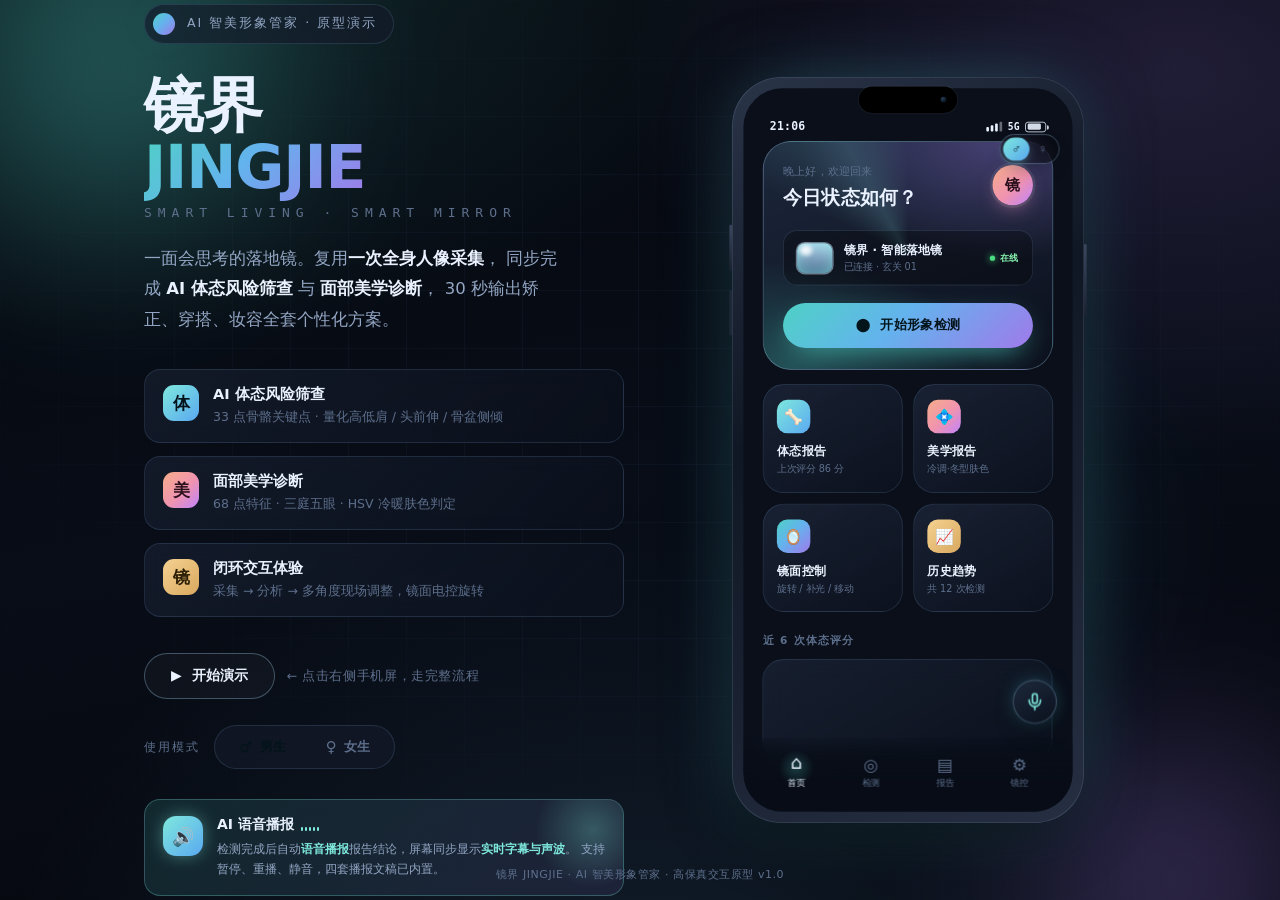
==== index.html @ e5f97afc "feat(ui): 单页应用骨架与设计系统 - index.html  7 个「手机屏」页面：               首页 / 拍摄引导 / 分析中 / 体态报告 / 美学报告 / 健康方案 /" ====
<!DOCTYPE html>
<html lang="zh-CN">
<head>
<meta charset="UTF-8">
<meta name="viewport" content="width=device-width, initial-scale=1.0">
<title>镜界 JINGJIE · AI 智美形象管家</title>
<link rel="stylesheet" href="style.css">
</head>
<body>

<!-- ============ 舞台背景 ============ -->
<div class="stage-bg">
  <div class="orb a"></div>
  <div class="orb b"></div>
  <div class="orb c"></div>
</div>

<!-- 全局 SVG 渐变定义 -->
<svg width="0" height="0" style="position:absolute">
  <defs>
    <linearGradient id="ringGrad" x1="0%" y1="0%" x2="100%" y2="100%">
      <stop offset="0%" stop-color="var(--c-accent)"/>
      <stop offset="55%" stop-color="var(--c-accent-2)"/>
      <stop offset="100%" stop-color="var(--c-accent-3)"/>
    </linearGradient>
    <linearGradient id="ringGrad2" x1="0%" y1="0%" x2="100%" y2="100%">
      <stop offset="0%" stop-color="var(--c-accent)"/>
      <stop offset="60%" stop-color="var(--c-accent-2)"/>
      <stop offset="100%" stop-color="var(--c-accent-3)"/>
    </linearGradient>
  </defs>
</svg>

<div class="layout">

  <!-- ============ 左侧品牌区 ============ -->
  <div class="brand">
    <div class="brand-mark">
      <span class="dot"></span>
      AI 智美形象管家 · 原型演示
    </div>

    <h1>镜界<br><span class="grad">JINGJIE</span></h1>
    <div class="sub-en">Smart Living · Smart Mirror</div>

    <p class="tagline">
      一面会思考的落地镜。复用<b>一次全身人像采集</b>，
      同步完成 <b>AI 体态风险筛查</b> 与 <b>面部美学诊断</b>，
      30 秒输出矫正、穿搭、妆容全套个性化方案。
    </p>

    <div class="pillars">
      <div class="pillar">
        <div class="ic">体</div>
        <div>
          <div class="tt">AI 体态风险筛查</div>
          <div class="dd">33 点骨骼关键点 · 量化高低肩 / 头前伸 / 骨盆侧倾</div>
        </div>
      </div>
      <div class="pillar">
        <div class="ic">美</div>
        <div>
          <div class="tt">面部美学诊断</div>
          <div class="dd">68 点特征 · 三庭五眼 · HSV 冷暖肤色判定</div>
        </div>
      </div>
      <div class="pillar">
        <div class="ic">镜</div>
        <div>
          <div class="tt">闭环交互体验</div>
          <div class="dd">采集 → 分析 → 多角度现场调整，镜面电控旋转</div>
        </div>
      </div>
    </div>

    <div class="brand-cta">
      <button class="btn-ghost" onclick="J.go('capture')">▶&nbsp; 开始演示</button>
      <span class="hint-arrow">← 点击右侧手机屏，走完整流程</span>
    </div>

    <!-- 性别切换：切换后整套配色与建议文案同步改变 -->
    <div class="gender-switch">
      <span class="gs-label">使用模式</span>
      <div class="gs-seg" role="radiogroup" aria-label="性别模式">
        <button class="gs-opt on" data-gender="male" role="radio" aria-checked="true"
                onclick="J.setGender('male')"><span class="gs-ic">♂</span>男生</button>
        <button class="gs-opt" data-gender="female" role="radio" aria-checked="false"
                onclick="J.setGender('female')"><span class="gs-ic">♀</span>女生</button>
        <span class="gs-thumb"></span>
      </div>
    </div>

    <div class="voice-feature" style="margin-top:30px;margin-bottom:0">
      <div class="vfi">🔊</div>
      <div>
        <div class="vft">AI 语音播报
          <span class="mini-wave"><i></i><i></i><i></i><i></i><i></i></span>
        </div>
        <div class="vfd">
          检测完成后自动<b>语音播报</b>报告结论，屏幕同步显示<b>实时字幕与声波</b>。
          支持暂停、重播、静音，四套播报文稿已内置。
        </div>
      </div>
    </div>
  </div>

  <!-- ============ 手机模拟器 ============ -->
  <div class="phone-wrap">
  <div class="phone">
    <div class="notch"></div>
    <div class="screen">

      <div class="statusbar">
        <span id="clock">21:06</span>
        <span class="icons">
          <span class="sig"><i></i><i></i><i></i><i></i></span>
          <span style="font-size:11px">5G</span>
          <span class="batt"></span>
        </span>
      </div>

      <!-- 屏内性别切换胶囊 -->
      <div class="gender-pill" id="genderPill">
        <button class="gp-opt on" data-gender="male" onclick="J.setGender('male')">♂</button>
        <button class="gp-opt" data-gender="female" onclick="J.setGender('female')">♀</button>
        <span class="gp-thumb"></span>
      </div>

      <div class="pages">

        <!-- ================= P1 首页 ================= -->
        <section class="page active" id="p-home">
          <div class="scroll">
            <div class="home-hero fade-up">
              <div class="hh-top">
                <div>
                  <div class="hh-greet">晚上好，欢迎回来</div>
                  <div class="hh-name">今日状态如何？</div>
                </div>
                <div class="avatar">镜</div>
              </div>
              <div class="hh-mirror">
                <div class="mirror-ic"></div>
                <div>
                  <div class="mt">镜界 · 智能落地镜</div>
                  <div class="md">已连接 · 玄关 01</div>
                </div>
                <div class="online"><span class="led"></span>在线</div>
              </div>
              <button class="btn btn-primary" onclick="J.go('capture')">
                ⬤&nbsp; 开始形象检测
              </button>
            </div>

            <div class="quick-grid fade-up d1">
              <button class="quick" onclick="J.go('report-pose')">
                <div class="qi">🦴</div>
                <div class="qt">体态报告</div>
                <div class="qd">上次评分 86 分</div>
              </button>
              <button class="quick" onclick="J.go('report-face')">
                <div class="qi">💠</div>
                <div class="qt">美学报告</div>
                <div class="qd">冷调·冬型肤色</div>
              </button>
              <button class="quick" onclick="J.go('mirror')">
                <div class="qi">🪞</div>
                <div class="qt">镜面控制</div>
                <div class="qd">旋转 / 补光 / 移动</div>
              </button>
              <button class="quick" onclick="J.toast('历史记录已同步至云端 ☁')">
                <div class="qi">📈</div>
                <div class="qt">历史趋势</div>
                <div class="qd">共 12 次检测</div>
              </button>
            </div>

            <div class="sec-label">近 6 次体态评分</div>
            <div class="card fade-up d2">
              <div class="trend" id="trendChart"></div>
            </div>

            <div class="sec-label">今日建议</div>
            <div class="card fade-up d3" onclick="J.go('report-pose')" style="cursor:pointer">
              <div class="card-title"><span class="bar"></span>体态矫正 · 重点关注</div>
              <div style="font-size:12.5px;line-height:1.75;color:var(--c-text-dim)">
                检测到轻度<b style="color:#fda4af"> 头前伸 </b>倾向，建议今日完成 2 组
                「收下巴」训练，每组 15 次，配合靠墙站立 3 分钟。
              </div>
              <div style="display:flex;gap:7px;margin-top:13px;flex-wrap:wrap">
                <span class="chip warn">头前伸 +4.2°</span>
                <span class="chip info">建议训练 8 分钟</span>
              </div>
            </div>
          </div>
          <nav class="tabbar">
            <button class="tab on"><span class="ti">⌂</span>首页</button>
            <button class="tab" onclick="J.go('capture')"><span class="ti">◎</span>检测</button>
            <button class="tab" onclick="J.go('report-pose')"><span class="ti">▤</span>报告</button>
            <button class="tab" onclick="J.go('mirror')"><span class="ti">⚙</span>镜控</button>
          </nav>
        </section>

        <!-- ================= P2 拍摄引导 ================= -->
        <section class="page" id="p-capture">
          <div class="cam-view">
            <div class="cam-topbar">
              <div class="back2" onclick="J.go('home')">‹</div>
              <div class="mode-switch">
                <button class="m on" id="modeFront" onclick="J.setMode('front')">正面</button>
                <button class="m" id="modeSide" onclick="J.setMode('side')">侧面</button>
              </div>
              <div style="width:36px"></div>
            </div>

            <div class="cam-tips">
              <div class="tip-pill"><span class="spin"></span><span id="tipText">请站入取景框，保持自然站立</span></div>
            </div>

            <div class="cam-stage">
              <!-- 真实摄像头画面 -->
              <video id="camVideo" class="cam-video" autoplay playsinline muted></video>
              <div class="cam-shade"></div>
              <!-- 实时人脸检测框 -->
              <div class="face-detect" id="faceDetect" style="display:none">
                <div class="fd-corner tl"></div><div class="fd-corner tr"></div>
                <div class="fd-corner bl"></div><div class="fd-corner br"></div>
                <div class="fd-label" id="fdLabel">已识别 · 肤色 82%</div>
              </div>

              <div class="frame" id="capFrame">
                <div class="corner tl"></div><div class="corner tr"></div>
                <div class="corner bl"></div><div class="corner br"></div>
                <div class="scanline"></div>
              </div>

              <!-- 无摄像头时的降级剪影 -->
              <div class="silhouette" id="capSilhouette">
                <svg viewBox="0 0 200 400" fill="none">
                  <defs>
                    <linearGradient id="humanG" x1="0" y1="0" x2="0" y2="1">
                      <stop offset="0%" stop-color="var(--c-accent)" stop-opacity=".55"/>
                      <stop offset="100%" stop-color="var(--c-accent-2)" stop-opacity=".18"/>
                    </linearGradient>
                  </defs>
                  <ellipse cx="100" cy="46" rx="26" ry="32" fill="url(#humanG)" stroke="var(--c-accent)" stroke-width="1.6"/>
                  <rect x="92" y="74" width="16" height="18" fill="url(#humanG)" stroke="var(--c-accent)" stroke-width="1.2"/>
                  <path d="M68 92 Q100 84 132 92 L136 200 Q100 208 64 200 Z" fill="url(#humanG)" stroke="var(--c-accent)" stroke-width="1.6"/>
                  <path d="M68 96 Q50 140 46 196" stroke="var(--c-accent)" stroke-width="13" stroke-linecap="round" opacity=".55"/>
                  <path d="M68 96 Q50 140 46 196" stroke="var(--c-accent)" stroke-width="1.4" fill="none"/>
                  <path d="M132 96 Q150 140 154 196" stroke="var(--c-accent)" stroke-width="13" stroke-linecap="round" opacity=".55"/>
                  <path d="M132 96 Q150 140 154 196" stroke="var(--c-accent)" stroke-width="1.4" fill="none"/>
                  <path d="M66 202 L134 202 L128 238 L72 238 Z" fill="url(#humanG)" stroke="var(--c-accent)" stroke-width="1.5"/>
                  <path d="M78 238 L74 320 L72 380" stroke="var(--c-accent)" stroke-width="15" stroke-linecap="round" opacity=".5"/>
                  <path d="M122 238 L126 320 L128 380" stroke="var(--c-accent)" stroke-width="15" stroke-linecap="round" opacity=".5"/>
                  <g fill="var(--c-accent)">
                    <circle cx="100" cy="18" r="2.6"/><circle cx="100" cy="46" r="2.6"/>
                    <circle cx="88" cy="40" r="2"/><circle cx="112" cy="40" r="2"/>
                    <circle cx="100" cy="86" r="2.6"/>
                    <circle cx="66" cy="94" r="2.6"/><circle cx="134" cy="94" r="2.6"/>
                    <circle cx="46" cy="198" r="2.2"/><circle cx="154" cy="198" r="2.2"/>
                    <circle cx="72" cy="204" r="2.6"/><circle cx="128" cy="204" r="2.6"/>
                    <circle cx="66" cy="238" r="2.6"/><circle cx="134" cy="238" r="2.6"/>
                    <circle cx="72" cy="380" r="2.2"/><circle cx="128" cy="380" r="2.2"/>
                  </g>
                </svg>
              </div>

              <!-- 摄像头状态提示 -->
              <div class="cam-status" id="camStatus">
                <span class="cs-ic">📷</span>
                <span class="cs-tx" id="camStatusTx">正在启动摄像头…</span>
                <button class="cs-btn" id="camRetry" onclick="CamUI.retry()" style="display:none">重试</button>
              </div>

              <!-- 待点击开启（首次授权需用户手势） -->
              <button class="cam-start" id="camStart" onclick="CamUI.enable()" style="display:none">
                <span class="csx-ic">📷</span>
                <span class="csx-t">点击开启摄像头</span>
                <span class="csx-d">用于体态与肤色实时分析 · 画面仅在本机处理</span>
              </button>

              <!-- 实时环境指标 -->
              <div class="live-metrics" id="liveMetrics" style="display:none">
                <div class="lm"><b id="lmBright">--</b><span>亮度</span></div>
                <div class="lm"><b id="lmSharp">--</b><span>清晰</span></div>
                <div class="lm"><b id="lmFace">--</b><span>人脸</span></div>
              </div>
            </div>

            <div class="cam-bottom">
              <div class="metrics-row">
                <div class="metric-pill"><div class="mv" id="mKp">33</div><div class="mk">关键点</div></div>
                <div class="metric-pill"><div class="mv" id="mLight">92%</div><div class="mk">补光强度</div></div>
                <div class="metric-pill"><div class="mv" id="mDist">2.4m</div><div class="mk">拍摄距离</div></div>
              </div>
              <div class="shutter-row">
                <div class="shutter-side" title="切换补光" onclick="CamUI.toggleLight()">💡</div>
                <div class="shutter" onclick="CamUI.capture()" title="拍照分析"></div>
                <div class="shutter-side" title="切换摄像头" onclick="CamUI.switchCamera()">🔄</div>
              </div>
            </div>
          </div>
        </section>

        <!-- ================= P3 分析等待 ================= -->
        <section class="page" id="p-analyze">
          <div class="analyze-wrap">
            <div class="ring-wrap">
              <div class="orbit">
                <i></i><i></i><i></i>
              </div>
              <div class="orbit rev">
                <i></i><i></i>
              </div>
              <svg viewBox="0 0 216 216">
                <circle class="ring-bg" cx="108" cy="108" r="95"/>
                <circle class="ring-fg" id="ringFg" cx="108" cy="108" r="95"/>
              </svg>
              <div class="ring-core">
                <div class="ring-pct"><span id="pctNum">0</span><span>%</span></div>
                <div class="ring-lb">Analyzing</div>
              </div>
            </div>

            <div class="steps-list" id="stepsList">
              <div class="step-row" data-i="0">
                <div class="si">1</div>
                <div><div class="stx">人像采集与预处理</div><div class="sdd">环形补光 · 背景分离</div></div>
                <div class="spct">等待</div>
              </div>
              <div class="step-row" data-i="1">
                <div class="si">2</div>
                <div><div class="stx">MediaPipe 骨骼关键点提取</div><div class="sdd">33 点姿态识别</div></div>
                <div class="spct">等待</div>
              </div>
              <div class="step-row" data-i="2">
                <div class="si">3</div>
                <div><div class="stx">体态偏差量化计算</div><div class="sdd">肩/骨盆/脊柱角度</div></div>
                <div class="spct">等待</div>
              </div>
              <div class="step-row" data-i="3">
                <div class="si">4</div>
                <div><div class="stx">面部特征与肤色分析</div><div class="sdd">68 点 · HSV 色彩空间</div></div>
                <div class="spct">等待</div>
              </div>
              <div class="step-row" data-i="4">
                <div class="si">5</div>
                <div><div class="stx">大模型生成个性化方案</div><div class="sdd">矫正 · 穿搭 · 妆容</div></div>
                <div class="spct">等待</div>
              </div>
            </div>
          </div>
        </section>

        <!-- ================= P4 体态报告 ================= -->
        <section class="page" id="p-report-pose">
          <div class="ph-head">
            <div class="back" onclick="J.go('home')">‹</div>
            <div><div class="tt">体态健康报告</div><div class="st">检测时间 2026-10-16 21:06 · 置信度 96%</div></div>
          </div>
          <div class="scroll">
            <div class="report-hero fade-up">
              <div class="score-row">
                <div class="score-ring">
                  <svg viewBox="0 0 108 108">
                    <circle class="bg2" cx="54" cy="54" r="46"/>
                    <circle class="fg2" id="scoreFg" cx="54" cy="54" r="46"/>
                  </svg>
                  <div class="score-num"><b id="scoreNum">0</b><i>体态评分</i></div>
                </div>
                <div class="score-info">
                  <h3>整体体态良好</h3>
                  <p>存在 <b style="color:#fcd34d">2 项轻度</b> 偏移，建议针对性训练改善。</p>
                  <div class="score-tags">
                    <span class="chip ok">骨盆正常</span>
                    <span class="chip warn">肩线轻度</span>
                    <span class="chip bad">头前伸</span>
                  </div>
                </div>
              </div>
            </div>

            <div class="sec-label">关键点骨架可视化</div>
            <div class="pose-box fade-up d1">
              <div class="grid-bg"></div>
              <svg class="pose-svg" viewBox="0 0 200 296">
                <!-- 骨架 -->
                <path class="bone" d="M100 20 L100 52" />
                <path class="bone" d="M100 52 L100 88" />
                <path class="bone" d="M100 88 L74 96 L62 140 L52 186" />
                <path class="bone" d="M100 88 L126 96 L138 140 L148 186" />
                <path class="bone" d="M100 88 L76 176 L74 210" />
                <path class="bone" d="M100 88 L124 176 L126 210" />
                <path class="bone" d="M74 210 L134 210" />
                <path class="bone" d="M74 210 L82 252 L80 292" />
                <path class="bone" d="M134 210 L126 252 L128 292" />
                <path class="bone" d="M74 68 L126 68" />
                <!-- 肩线基准 -->
                <line class="guide" x1="70" y1="96" x2="130" y2="96" stroke="rgba(126,232,221,.5)" stroke-width="1" stroke-dasharray="4 3"/>
                <!-- 骨盆基准 -->
                <line class="guide" x1="70" y1="210" x2="130" y2="210" stroke="rgba(126,232,221,.5)" stroke-width="1" stroke-dasharray="4 3"/>
                <!-- 偏差标注：头前伸 -->
                <path class="devi" d="M100 20 L114 20"/>
                <text class="devlbl" x="116" y="23">头前伸 +4.2°</text>
                <!-- 偏差标注：肩倾斜 -->
                <path class="devi" d="M74 96 L74 106"/>
                <path class="devi" d="M126 106 L126 96"/>
                <path class="devi" d="M74 104 L126 104"/>
                <text class="devlbl" x="130" y="107">肩倾 2.1°</text>
                <!-- 关节 -->
                <g>
                  <circle class="jn" cx="100" cy="20" r="3"/>
                  <circle class="jn ab" cx="100" cy="52" r="3"/>
                  <circle class="jn" cx="74" cy="96" r="3.4"/>
                  <circle class="jn ab" cx="126" cy="96" r="3.4"/>
                  <circle class="jn" cx="62" cy="140" r="2.8"/>
                  <circle class="jn" cx="138" cy="140" r="2.8"/>
                  <circle class="jn" cx="52" cy="186" r="2.8"/>
                  <circle class="jn" cx="148" cy="186" r="2.8"/>
                  <circle class="jn" cx="100" cy="88" r="3.4"/>
                  <circle class="jn" cx="76" cy="176" r="2.8"/>
                  <circle class="jn" cx="124" cy="176" r="2.8"/>
                  <circle class="jn" cx="74" cy="210" r="3.4"/>
                  <circle class="jn" cx="134" cy="210" r="3.4"/>
                  <circle class="jn" cx="82" cy="252" r="2.8"/>
                  <circle class="jn" cx="126" cy="252" r="2.8"/>
                  <circle class="jn" cx="80" cy="292" r="2.8"/>
                  <circle class="jn" cx="128" cy="292" r="2.8"/>
                </g>
              </svg>
            </div>

            <div class="sec-label">体态偏差明细</div>
            <div class="deviation-list fade-up d2">
              <div class="dev-item bad">
                <div class="di">🎯</div>
                <div><div class="dn">头前伸</div><div class="ds">耳垂偏离肩峰垂直参考线</div></div>
                <div class="dv"><div class="dvv">+4.2°</div><div class="dvl">中度偏移</div></div>
              </div>
              <div class="dev-item warn">
                <div class="di">⚖</div>
                <div><div class="dn">高低肩</div><div class="ds">双肩连线与水平线夹角</div></div>
                <div class="dv"><div class="dvv">2.1°</div><div class="dvl">轻度偏移</div></div>
              </div>
              <div class="dev-item ok">
                <div class="di">✓</div>
                <div><div class="dn">骨盆倾斜</div><div class="ds">髂前上棘水平偏差</div></div>
                <div class="dv"><div class="dvv">0.8°</div><div class="dvl">正常范围</div></div>
              </div>
              <div class="dev-item ok">
                <div class="di">✓</div>
                <div><div class="dn">脊柱侧弯</div><div class="ds">脊柱中轴偏离程度</div></div>
                <div class="dv"><div class="dvv">1.1°</div><div class="dvl">正常范围</div></div>
              </div>
            </div>

            <div class="sec-label">AI 矫正建议</div>
            <div class="card fade-up d3">
              <div class="card-title"><span class="bar"></span>线上方案 · 每日 8 分钟</div>
              <div style="font-size:12.5px;line-height:1.8;color:var(--c-text-dim)">
                优先改善<b style="color:#fda4af">头前伸</b>：每日 2 组「收下巴」（每组 15 次），
                配合靠墙站立 3 分钟重建颈深屈肌记忆。
                肩线偏移属轻度，可通过<b style="color:#fcd34d">胸椎伸展</b>与单侧拉背纠正。
              </div>
              <div style="display:flex;gap:7px;margin-top:14px;flex-wrap:wrap">
                <span class="chip info">收下巴训练</span>
                <span class="chip info">靠墙站立</span>
                <span class="chip warn">胸椎伸展</span>
              </div>
            </div>

            <div style="display:flex;gap:11px;margin-top:16px">
              <button class="btn btn-soft" onclick="J.go('report-face')" style="flex:1">查看美学报告</button>
              <button class="btn btn-primary" onclick="J.toast('方案已加入每日训练计划 ✓')" style="flex:1.3">加入训练计划</button>
            </div>
          </div>
        </section>

        <!-- ================= P5 美学报告 ================= -->
        <section class="page" id="p-report-face">
          <div class="ph-head">
            <div class="back" onclick="J.go('report-pose')">‹</div>
            <div><div class="tt">面部美学报告</div><div class="st">真实采集 · YCbCr 肤色分析</div></div>
            <div class="conf-badge" style="margin-left:auto"><span class="dot"></span><span id="confVal">--</span></div>
          </div>
          <div class="scroll">
            <div class="face-box fade-up">
              <div class="grid-bg" style="position:absolute;inset:0"></div>
              <svg class="face-svg" viewBox="0 0 180 262">
                <!-- 面部轮廓 -->
                <path class="outline" d="M90 16 C60 16 44 40 44 74 C44 108 54 132 68 152 C76 164 84 174 90 180 C96 174 104 164 112 152 C126 132 136 108 136 74 C136 40 120 16 90 16 Z"/>
                <!-- 三庭参考线 -->
                <line class="guide" x1="34" y1="62" x2="146" y2="62"/>
                <line class="guide" x1="34" y1="118" x2="146" y2="118"/>
                <line class="guide" x1="34" y1="164" x2="146" y2="164"/>
                <text class="glbl" x="4" y="60">发际</text>
                <text class="glbl" x="4" y="116">眉</text>
                <text class="glbl" x="4" y="162">鼻底</text>
                <text class="glbl" x="4" y="186">颏</text>
                <!-- 五眼竖线 -->
                <line class="guide" x1="44" y1="86" x2="44" y2="140"/>
                <line class="guide" x1="62" y1="86" x2="62" y2="140"/>
                <line class="guide" x1="90" y1="86" x2="90" y2="140"/>
                <line class="guide" x1="118" y1="86" x2="118" y2="140"/>
                <line class="guide" x1="136" y1="86" x2="136" y2="140"/>
                <!-- 特征点 -->
                <g>
                  <circle class="fp" cx="62" cy="92" r="2.4"/><circle class="fp" cx="78" cy="80" r="2.4"/><circle class="fp" cx="102" cy="80" r="2.4"/><circle class="fp" cx="118" cy="92" r="2.4"/>
                  <circle class="fp" cx="70" cy="92" r="1.8"/><circle class="fp" cx="110" cy="92" r="1.8"/>
                  <circle class="fp" cx="62" cy="106" r="1.6"/><circle class="fp" cx="118" cy="106" r="1.6"/>
                  <circle class="fp" cx="90" cy="88" r="2"/><circle class="fp" cx="90" cy="106" r="2.2"/>
                  <circle class="fp" cx="72" cy="118" r="1.6"/><circle class="fp" cx="108" cy="118" r="1.6"/>
                  <circle class="fp" cx="78" cy="132" r="1.8"/><circle class="fp" cx="102" cy="132" r="1.8"/>
                  <circle class="fp" cx="90" cy="138" r="1.8"/>
                  <circle class="fp" cx="60" cy="120" r="1.5"/><circle class="fp" cx="120" cy="120" r="1.5"/>
                  <circle class="fp" cx="44" cy="96" r="1.5"/><circle class="fp" cx="136" cy="96" r="1.5"/>
                  <circle class="fp" cx="56" cy="146" r="1.5"/><circle class="fp" cx="124" cy="146" r="1.5"/>
                  <circle class="fp" cx="90" cy="152" r="1.6"/>
                  <circle class="fp" cx="70" cy="60" r="1.5"/><circle class="fp" cx="110" cy="60" r="1.5"/>
                </g>
                <!-- 脸型标注 -->
                <text class="glbl" x="140" y="24" fill="#d8b4fe" id="faceShapeLbl">脸型 · 待检测</text>
              </svg>
            </div>

            <div class="sec-label">肤色诊断 · 冷暖判定</div>
            <div class="card fade-up d1">
              <div style="display:flex;align-items:center;gap:14px">
                <div style="flex:1">
                  <div style="font-size:16px;font-weight:750;margin-bottom:5px" id="diagTitle">等待采集</div>
                  <div style="font-size:11.5px;color:var(--c-text-mute);line-height:1.65" id="diagDesc">
                    尚未采集到有效肤色，请返回拍摄页打开摄像头后重新采集。
                  </div>
                </div>
                <div id="diagSwatch" style="width:78px;height:78px;border-radius:50%;flex:none;
                  background:radial-gradient(circle at 36% 32%, #f3e9e2, #d9c9c0 60%, #b9a79e);
                  box-shadow:0 0 0 3px rgba(255,255,255,.1), 0 10px 26px -8px rgba(0,0,0,.6)"></div>
              </div>
              <!-- 三项实测指标 -->
              <div class="diag-stats">
                <div class="ds-item"><b id="diagCoolWarm">--</b><span>冷暖指数</span></div>
                <div class="ds-item"><b id="diagLight">--</b><span>明度 L</span></div>
                <div class="ds-item"><b id="diagSat">--</b><span>饱和度 S</span></div>
                <div class="ds-item"><b id="diagHue">--</b><span>色相 H</span></div>
              </div>
              <div class="color-bar">
                <div style="background:#f7ede4;color:#8a7568">最浅</div>
                <div style="background:#eddfd4;color:#8a7568">浅</div>
                <div style="background:#d9c6b8;color:#5c4a3e">中性</div>
                <div style="background:#b89f8d;color:#fff">偏深</div>
                <div style="background:#8c7565;color:#fff">深</div>
                <div class="diag-mark" id="diagMark" style="display:none"></div>
              </div>
            </div>

            <div class="sec-label">适配色卡 · 建议主色</div>
            <div class="tone-swatches fade-up d2" id="toneSwatches">
              <div class="swatch" style="background:linear-gradient(160deg,#93a7c9,#6b83ab)"><span>待采集</span></div>
              <div class="swatch" style="background:linear-gradient(160deg,#b8a8d9,#8f7cbd)"><span>—</span></div>
              <div class="swatch" style="background:linear-gradient(160deg,#e8e4ef,#c9c2d8)"><span>—</span></div>
              <div class="swatch" style="background:linear-gradient(160deg,#8fb8c9,#5f93a8)"><span>—</span></div>
            </div>

            <div class="sec-label" id="beautySecLabel">穿搭 / 妆容方案</div>
            <div class="outfit-cards fade-up d3">
              <div class="outfit">
                <div class="oi">👔</div>
                <div class="ot">穿搭</div>
                <div class="od" id="outfitDesc">完成采集后，将依据真实肤色生成配色方案。</div>
              </div>
              <div class="outfit">
                <div class="oi" id="makeupIcon">💄</div>
                <div class="ot" id="makeupTitle">妆容</div>
                <div class="od" id="makeupDesc">完成采集后生成妆容色号建议。</div>
              </div>
            </div>

            <div class="card fade-up d3" style="margin-top:14px">
              <div class="card-title"><span class="bar"></span><span id="hairCardTitle">发型与配饰建议</span></div>
              <div class="makeup-row" id="makeupRow">
                <span class="chip info">等待采集</span>
              </div>
            </div>

            <div style="display:flex;gap:11px;margin-top:16px">
              <button class="btn btn-soft" onclick="J.go('report-pose')" style="flex:1">返回体态报告</button>
              <button class="btn btn-primary" onclick="J.go('health')" style="flex:1.3">查看健康方案 →</button>
            </div>
          </div>
        </section>

        <!-- ================= P5.5 健康方案（饮食/运动/作息） ================= -->
        <section class="page" id="p-health">
          <div class="ph-head">
            <div class="back" onclick="J.go('report-face')">‹</div>
            <div><div class="tt">健康调理方案</div><div class="st">饮食 · 运动 · 作息三维处方</div></div>
          </div>
          <div class="scroll">
            <!-- 健康总分 -->
            <div class="health-hero fade-up">
              <div class="health-ring">
                <svg viewBox="0 0 88 88">
                  <defs>
                    <linearGradient id="hg" x1="0" y1="0" x2="1" y2="1">
                      <stop offset="0%" stop-color="var(--c-accent)"/>
                      <stop offset="100%" stop-color="var(--c-accent-3)"/>
                    </linearGradient>
                  </defs>
                  <circle class="hr-bg" cx="44" cy="44" r="38"/>
                  <circle class="hr-fg" id="healthRing" cx="44" cy="44" r="38"
                          stroke-dasharray="238.8" stroke-dashoffset="238.8"/>
                </svg>
                <div class="hr-num"><span id="healthScore">--</span><small>分</small></div>
              </div>
              <div class="health-tx">
                <div class="ht-t">综合健康指数</div>
                <div class="ht-d">综合肤色饱和度、体态偏移与采集环境加权得出。每完成一次采集自动更新。</div>
              </div>
            </div>

            <div class="sec-label">环境与采集诊断</div>
            <div class="adv-list fade-up d1" id="envList">
              <div class="adv-empty">完成采集后生成</div>
            </div>

            <div class="sec-label">调理处方</div>
            <div class="fade-up d2">
              <div class="habit-tabs">
                <div class="ht on" onclick="CamUI.tabHabit('diet',this)">🥗 饮食</div>
                <div class="ht" onclick="CamUI.tabHabit('move',this)">🏃 运动</div>
                <div class="ht" onclick="CamUI.tabHabit('life',this)">🌙 作息</div>
              </div>
              <div class="habit-pane on" id="pane-diet"><div class="adv-list" id="dietList"><div class="adv-empty">完成采集后生成</div></div></div>
              <div class="habit-pane" id="pane-move"><div class="adv-list" id="moveList"><div class="adv-empty">完成采集后生成</div></div></div>
              <div class="habit-pane" id="pane-life"><div class="adv-list" id="lifeList"><div class="adv-empty">完成采集后生成</div></div></div>
            </div>

            <div style="display:flex;gap:11px;margin-top:16px">
              <button class="btn btn-soft" onclick="J.go('report-face')" style="flex:1">返回美学报告</button>
              <button class="btn btn-primary" onclick="J.go('mirror')" style="flex:1.3">现场试穿调整 →</button>
            </div>
          </div>
        </section>

        <!-- ================= P6 镜面控制 ================= -->
        <section class="page" id="p-mirror">
          <div class="ph-head">
            <div class="back" onclick="J.go('home')">‹</div>
            <div><div class="tt">镜面控制</div><div class="st">电控旋转底座 · 已连接</div></div>
          </div>
          <div class="scroll">
            <div class="mirror-stage fade-up">
              <div class="mirror-3d">
                <div class="mirror-panel" id="mirrorPanel">
                  <div class="mirror-glass" id="mirrorGlass" style="transform:rotateY(40deg)"></div>
                  <div class="mirror-base"></div>
                </div>
              </div>
              <div class="mirror-deg-lb">当前镜面朝向</div>
              <div class="mirror-deg"><span id="degNum">+40</span><small>°</small></div>
            </div>

            <div class="sec-label">快速角度</div>
            <div class="angle-grid">
              <button class="angle-btn" onclick="J.setAngle(-60, this)">
                <div class="abd">↺</div><div class="abl">左侧面</div><div class="abv">-60°</div>
              </button>
              <button class="angle-btn" onclick="J.setAngle(0, this)">
                <div class="abd">⊙</div><div class="abl">正面</div><div class="abv">0°</div>
              </button>
              <button class="angle-btn on" onclick="J.setAngle(40, this)">
                <div class="abd">◐</div><div class="abl">斜前</div><div class="abv">+40°</div>
              </button>
              <button class="angle-btn" onclick="J.setAngle(90, this)">
                <div class="abd">↻</div><div class="abl">右侧面</div><div class="abv">+90°</div>
              </button>
              <button class="angle-btn" onclick="J.setAngle(180, this)">
                <div class="abd">⟲</div><div class="abl">背面</div><div class="abv">180°</div>
              </button>
              <button class="angle-btn" onclick="J.toast('已切换至连续旋转模式 ⟳')">
                <div class="abd">≋</div><div class="abl">连续转</div><div class="abv">扫视</div>
              </button>
            </div>

            <div class="sec-label">灯光与设备</div>
            <div class="toggle-row">
              <span class="tg-i">💡</span>
              <div><div class="tg-t">环形补光灯</div><div class="tg-d">消除面部阴影，提升识别精度</div></div>
              <div class="switch on" onclick="J.toggleSwitch(this,'环形补光灯')"></div>
            </div>
            <div class="toggle-row">
              <span class="tg-i">📷</span>
              <div><div class="tg-t">高清摄像头</div><div class="tg-d">1080P · 自动白平衡</div></div>
              <div class="switch on" onclick="J.toggleSwitch(this,'高清摄像头')"></div>
            </div>
            <div class="toggle-row">
              <span class="tg-i">🔒</span>
              <div><div class="tg-t">拍摄锁定底座</div><div class="tg-d">拍摄时暂停移动，消除震动干扰</div></div>
              <div class="switch on" onclick="J.toggleSwitch(this,'底座锁定')"></div>
            </div>

            <div class="sec-label">补光调节</div>
            <div class="card">
              <div class="slider-row">
                <div class="slider-top"><span>亮度</span><span class="sv" id="vBright">92%</span></div>
                <div class="slider-track" onclick="J.slide(event,'bright',this)">
                  <div class="slider-fill" style="width:92%"></div>
                </div>
              </div>
              <div class="slider-row warm-track">
                <div class="slider-top"><span>色温</span><span class="sv" id="vWarm">冷白 5600K</span></div>
                <div class="slider-track" onclick="J.slide(event,'warm',this)">
                  <div class="slider-fill" style="width:62%"></div>
                </div>
              </div>
            </div>

            <div class="sec-label">移动底座</div>
            <div style="display:flex;gap:11px">
              <button class="btn btn-soft" onclick="J.toast('镜体向玄关方向移动中…')" style="flex:1">← 移动</button>
              <button class="btn btn-soft" onclick="J.toast('已停止移动 ■')" style="flex:1">停止</button>
              <button class="btn btn-soft" onclick="J.toast('镜体向卧室方向移动中…')" style="flex:1">移动 →</button>
            </div>
            <div style="margin-top:14px">
              <button class="btn btn-primary" onclick="J.go('capture')">重新检测 →</button>
            </div>
          </div>
          <nav class="tabbar">
            <button class="tab" onclick="J.go('home')"><span class="ti">⌂</span>首页</button>
            <button class="tab" onclick="J.go('capture')"><span class="ti">◎</span>检测</button>
            <button class="tab" onclick="J.go('report-pose')"><span class="ti">▤</span>报告</button>
            <button class="tab on"><span class="ti">⚙</span>镜控</button>
          </nav>
        </section>

      </div><!-- /pages -->

      <div class="toast" id="toast"><span class="ti2">✓</span><span id="toastTxt"></span></div>

      <!-- ============ AI 语音助手 FAB ============ -->
      <button class="voice-fab" id="voiceFab" onclick="VoiceUI.togglePanel()" title="AI 语音助手">
        <span class="ring"></span><span class="ring"></span>
        <svg viewBox="0 0 24 24" fill="none" stroke="var(--c-accent)" stroke-width="2"
             stroke-linecap="round" stroke-linejoin="round">
          <path d="M12 2a3 3 0 0 0-3 3v6a3 3 0 0 0 6 0V5a3 3 0 0 0-3-3z"/>
          <path d="M19 10v1a7 7 0 0 1-14 0v-1"/>
          <line x1="12" y1="19" x2="12" y2="22"/>
        </svg>
      </button>

      <!-- ============ AI 语音助手浮层 ============ -->
      <div class="voice-panel" id="voicePanel">
        <div class="vp-head">
          <div class="vp-orb"><i>◈</i></div>
          <div class="vp-meta">
            <div class="vp-name">
              镜界语音助手
              <span class="live" id="vpLive" style="display:none"><b></b>播报中</span>
            </div>
            <div class="vp-sub" id="vpSub">在线 · 随时为您播报检测结论</div>
          </div>
          <button class="vp-btn icon" onclick="VoiceUI.closePanel()" title="收起">✕</button>
        </div>

        <div class="wave" id="vWave">
          <span></span><span></span><span></span><span></span><span></span><span></span>
          <span></span><span></span><span></span><span></span><span></span><span></span>
          <span></span><span></span><span></span><span></span><span></span><span></span>
        </div>

        <div class="vp-caption placeholder" id="vpCaption">
          点击下方按钮，或开始一次检测，我将为您播报体态与美学报告结论。
        </div>

        <div class="vp-ctrl">
          <button class="vp-btn primary" id="vpPlay" onclick="VoiceUI.replay()">
            <span>▶</span><span id="vpPlayTxt">播报报告</span>
          </button>
          <button class="vp-btn icon" id="vpStop" onclick="VoiceUI.stop()" title="停止">■</button>
          <button class="vp-btn icon" id="vpMute" onclick="VoiceUI.toggleMute()" title="静音">🔊</button>
          <div class="vp-spacer"></div>
          <span class="vp-rate" id="vpRate">语速 1.0×</span>
        </div>
      </div>

    </div><!-- /screen -->
  </div><!-- /phone -->
  </div><!-- /phone-wrap -->

</div><!-- /layout -->

<div class="foot-note">镜界 JINGJIE · AI 智美形象管家 · 高保真交互原型 v1.0</div>

<script src="camera.js"></script>
<script src="advisor.js"></script>
<script src="voice.js"></script>
<script src="voice-ui.js"></script>
<script src="cam-ui.js"></script>
<script src="app.js"></script>
</body>
</html>
---- style.css ----
/* ===================================================================
   镜界 JINGJIE · AI 智美形象管家 — 演示原型样式
   设计语言：暗夜奢镜 / 玻璃拟态 / 极光渐变 / 精细微交互
   =================================================================== */

:root {
  /* 主色 —— 晨雾青金，高级镜面质感 */
  --c-bg:        #05070d;
  --c-bg-2:      #0a0f1a;
  --c-surface:   rgba(20, 27, 42, 0.66);
  --c-surface-2: rgba(30, 40, 60, 0.55);
  --c-border:    rgba(150, 200, 255, 0.14);
  --c-border-hi: rgba(170, 220, 255, 0.32);

  --c-text:      #eaf2ff;
  --c-text-dim:  #93a6c4;
  --c-text-mute: #5d6f8c;

  /* ---------- 主题强调色（随性别切换） ---------- */
  /* --c-accent 为十六进制，--c-accent-rgb 为同色的 r,g,b，用于拼 rgba() */
  --c-accent:     #7ee8dd;
  --c-accent-rgb: 126, 232, 221;
  --c-accent-2:   #5aa9f0;   /* 渐变副色 */
  --c-accent-3:   #c084fc;   /* 渐变尾色 */
  --c-accent-ink: #04141b;   /* 强调色实底上的文字色 */

  /* 品牌渐变 */
  --g-aurora:  linear-gradient(135deg, #4fd1c5 0%, #63b3ed 45%, #9f7aea 100%);
  --g-warm:    linear-gradient(135deg, #f6ad8a 0%, #f093b0 55%, #c084fc 100%);
  --g-cool:    linear-gradient(135deg, #7ee8dd 0%, #5aa9f0 100%);
  --g-gold:    linear-gradient(135deg, #f5d191 0%, #d9a95f 100%);
  --g-brand:   var(--g-cool);

  /* 语义色 */
  --ok:    #4ade80;
  --warn:  #fbbf24;
  --bad:   #fb7185;
  --info:  #60a5fa;

  --r-sm: 10px;
  --r-md: 16px;
  --r-lg: 24px;
  --r-xl: 32px;

  --sh-lg: 0 24px 70px -18px rgba(0, 0, 0, 0.75);
  --sh-glow: 0 0 44px -6px rgba(83, 200, 220, 0.42);

  --ease: cubic-bezier(.22, 1, .36, 1);
  --font: "PingFang SC", "HarmonyOS Sans SC", "Microsoft YaHei", -apple-system, "Segoe UI", system-ui, sans-serif;
  --font-num: "SF Mono", "JetBrains Mono", "Cascadia Code", ui-monospace, monospace;
}

* { margin: 0; padding: 0; box-sizing: border-box; -webkit-tap-highlight-color: transparent; }

html, body { height: 100%; }

body {
  font-family: var(--font);
  background: var(--c-bg);
  color: var(--c-text);
  display: flex;
  align-items: center;
  justify-content: center;
  min-height: 100vh;
  padding: 24px;
  overflow: hidden;
  -webkit-font-smoothing: antialiased;
  text-rendering: optimizeLegibility;
}

/* ================= 舞台背景 ================= */
.stage-bg {
  position: fixed; inset: 0; z-index: 0; overflow: hidden;
  background:
    radial-gradient(1100px 700px at 12% -8%, rgba(79, 209, 197, 0.16), transparent 60%),
    radial-gradient(900px 620px at 92% 8%, rgba(159, 122, 234, 0.17), transparent 62%),
    radial-gradient(1000px 800px at 50% 115%, rgba(99, 179, 237, 0.13), transparent 65%),
    linear-gradient(170deg, #05070d 0%, #080d17 52%, #05070d 100%);
}
.stage-bg::after {
  content: ""; position: absolute; inset: 0;
  background-image:
    linear-gradient(rgba(130, 180, 255, 0.045) 1px, transparent 1px),
    linear-gradient(90deg, rgba(130, 180, 255, 0.045) 1px, transparent 1px);
  background-size: 58px 58px;
  mask-image: radial-gradient(ellipse 78% 68% at 50% 44%, #000 30%, transparent 78%);
  -webkit-mask-image: radial-gradient(ellipse 78% 68% at 50% 44%, #000 30%, transparent 78%);
}
.orb { position: absolute; border-radius: 50%; filter: blur(90px); opacity: .5; animation: float 22s ease-in-out infinite; }
.orb.a { width: 460px; height: 460px; background: radial-gradient(circle, #4fd1c5, transparent 68%); top: -160px; left: -120px; }
.orb.b { width: 400px; height: 400px; background: radial-gradient(circle, #9f7aea, transparent 68%); bottom: -180px; right: -100px; animation-delay: -7s; }
.orb.c { width: 330px; height: 330px; background: radial-gradient(circle, #63b3ed, transparent 68%); top: 42%; left: 62%; animation-delay: -13s; opacity: .34; }
@keyframes float {
  0%, 100% { transform: translate(0, 0) scale(1); }
  33%      { transform: translate(46px, -38px) scale(1.11); }
  66%      { transform: translate(-34px, 30px) scale(.94); }
}

/* ================= 布局：左信息 + 右手机 ================= */
.layout {
  position: relative; z-index: 1;
  display: grid;
  grid-template-columns: minmax(320px, 480px) 428px;
  gap: 84px;
  align-items: center;
  max-width: 1400px;
  width: 100%;
  justify-content: center;
}

/* ---------- 左侧品牌区 ---------- */
.brand { animation: riseIn .9s var(--ease) both; }
.brand-mark {
  display: inline-flex; align-items: center; gap: 12px;
  padding: 8px 16px 8px 8px;
  border: 1px solid var(--c-border);
  border-radius: 100px;
  background: var(--c-surface);
  backdrop-filter: blur(12px);
  font-size: 12.5px; letter-spacing: .16em; color: var(--c-text-dim);
  margin-bottom: 30px;
}
.brand-mark .dot {
  width: 22px; height: 22px; border-radius: 50%;
  background: var(--g-aurora);
  box-shadow: var(--sh-glow);
  animation: pulse 2.6s ease-in-out infinite;
}
@keyframes pulse { 0%,100%{transform:scale(1);opacity:1} 50%{transform:scale(.82);opacity:.65} }

.brand h1 {
  font-size: 60px; font-weight: 800; line-height: 1.04; letter-spacing: -.02em;
  margin-bottom: 6px;
}
.brand h1 .grad {
  background: var(--g-aurora);
  -webkit-background-clip: text; background-clip: text;
  -webkit-text-fill-color: transparent;
}
.brand .sub-en {
  font-family: var(--font-num);
  font-size: 13px; letter-spacing: .46em; color: var(--c-text-mute);
  text-transform: uppercase; margin-bottom: 24px;
}
.brand .tagline {
  font-size: 16.5px; line-height: 1.85; color: var(--c-text-dim);
  max-width: 420px; margin-bottom: 34px;
}
.brand .tagline b { color: var(--c-text); font-weight: 600; }

.pillars { display: flex; flex-direction: column; gap: 13px; margin-bottom: 36px; }
.pillar {
  display: flex; gap: 14px; align-items: flex-start;
  padding: 15px 18px;
  border: 1px solid var(--c-border);
  border-radius: var(--r-md);
  background: linear-gradient(135deg, rgba(30,40,60,.5), rgba(15,22,36,.3));
  backdrop-filter: blur(9px);
  transition: all .45s var(--ease);
}
.pillar:hover { border-color: var(--c-border-hi); transform: translateX(6px); background: linear-gradient(135deg, rgba(40,54,80,.6), rgba(20,28,44,.4)); }
.pillar .ic {
  flex: none; width: 36px; height: 36px; border-radius: 11px;
  display: grid; place-items: center;
  background: var(--g-cool); color: #04121a;
  font-size: 17px; font-weight: 800;
}
.pillar:nth-child(2) .ic { background: var(--g-warm); color: #2a0f1c; }
.pillar:nth-child(3) .ic { background: var(--g-gold); color: #2b1e05; }
.pillar .tt { font-size: 14.5px; font-weight: 650; margin-bottom: 3px; }
.pillar .dd { font-size: 12.5px; color: var(--c-text-mute); line-height: 1.6; }

.brand-cta { display: flex; gap: 12px; align-items: center; flex-wrap: wrap; }
.btn-ghost {
  padding: 13px 26px; border-radius: 100px;
  border: 1px solid var(--c-border-hi);
  background: rgba(255,255,255,.03);
  color: var(--c-text); font-size: 14px; font-weight: 600;
  cursor: pointer; transition: all .35s var(--ease);
  font-family: inherit;
}
.btn-ghost:hover { background: rgba(255,255,255,.09); border-color: var(--c-text-dim); transform: translateY(-2px); }
.hint-arrow { font-size: 12.5px; color: var(--c-text-mute); letter-spacing: .05em; }

/* ================= 手机模拟器 ================= */
.phone-wrap { position: relative; animation: riseIn 1s .15s var(--ease) both; }
.phone {
  position: relative;
  width: 400px; height: 848px;
  border-radius: 56px;
  padding: 13px;
  background: linear-gradient(150deg, #2a3448 0%, #101724 40%, #262f42 100%);
  box-shadow:
    var(--sh-lg),
    0 0 0 1px rgba(180, 215, 255, 0.14) inset,
    0 0 90px -22px rgba(83, 200, 220, 0.5);
}
.phone::before { /* 侧键 */
  content: ""; position: absolute; right: -3px; top: 190px;
  width: 3px; height: 84px; border-radius: 3px;
  background: linear-gradient(#3b465e, #1a2130);
}
.phone::after {
  content: ""; position: absolute; left: -3px; top: 168px;
  width: 3px; height: 52px; border-radius: 3px;
  background: linear-gradient(#3b465e, #1a2130);
  box-shadow: 0 74px 0 #1f2836;
}
.screen {
  position: relative;
  width: 100%; height: 100%;
  border-radius: 44px;
  overflow: hidden;
  background: var(--c-bg-2);
  display: flex; flex-direction: column;
}
/* 灵动岛 */
.notch {
  position: absolute; top: 11px; left: 50%; transform: translateX(-50%);
  width: 112px; height: 30px; border-radius: 100px;
  background: #000; z-index: 60;
  box-shadow: 0 0 0 1px rgba(255,255,255,.05);
}
.notch::after {
  content: ""; position: absolute; right: 12px; top: 50%; transform: translateY(-50%);
  width: 7px; height: 7px; border-radius: 50%;
  background: radial-gradient(circle at 34% 30%, #24405c, #060b12 72%);
}

/* 状态栏 */
.statusbar {
  flex: none; height: 56px;
  display: flex; align-items: flex-end; justify-content: space-between;
  padding: 0 30px 6px;
  font-family: var(--font-num); font-size: 13px; font-weight: 600;
  color: var(--c-text); z-index: 55;
  letter-spacing: .02em;
}
.statusbar .icons { display: flex; gap: 6px; align-items: center; }
.sig { display: flex; gap: 2px; align-items: flex-end; }
.sig i { width: 3px; background: currentColor; border-radius: 1px; display: block; }
.sig i:nth-child(1){height:5px} .sig i:nth-child(2){height:7px}
.sig i:nth-child(3){height:9px} .sig i:nth-child(4){height:11px; opacity:.4}
.batt { width: 24px; height: 12px; border: 1.5px solid currentColor; border-radius: 3.5px; position: relative; opacity: .9; }
.batt::after { content:""; position:absolute; right:-4px; top:3.5px; width:2px; height:5px; background:currentColor; border-radius:0 2px 2px 0; }
.batt::before { content:""; position:absolute; inset:1.5px; width:70%; background:currentColor; border-radius:1.5px; }

/* 页面容器 */
.pages { position: relative; flex: 1; overflow: hidden; }
.page {
  position: absolute; inset: 0;
  display: flex; flex-direction: column;
  opacity: 0; visibility: hidden;
  transform: translateX(38px) scale(.985);
  transition: opacity .5s var(--ease), transform .55s var(--ease), visibility .5s;
  overflow: hidden;
  contain: paint;
}
.page.active { opacity: 1; visibility: visible; transform: none; }
.page.exit-left { transform: translateX(-38px) scale(.985); opacity: 0; }

/* 通用页面滚动区 */
.scroll {
  flex: 1; overflow-y: auto; overflow-x: hidden;
  padding: 0 22px 108px;
  scrollbar-width: none;
}
.scroll::-webkit-scrollbar { display: none; }

/* 页面头部 */
.ph-head {
  flex: none; display: flex; align-items: center; gap: 13px;
  padding: 8px 20px 16px;
}
.ph-head .back {
  width: 36px; height: 36px; flex: none;
  border-radius: 12px; border: 1px solid var(--c-border);
  background: var(--c-surface);
  display: grid; place-items: center;
  cursor: pointer; transition: all .3s var(--ease);
  color: var(--c-text-dim); font-size: 16px;
}
.ph-head .back:hover { background: rgba(255,255,255,.09); color: var(--c-text); }
.ph-head .tt { font-size: 17px; font-weight: 700; letter-spacing: -.01em; }
.ph-head .st { font-size: 11px; color: var(--c-text-mute); margin-top: 2px; letter-spacing: .04em; }

/* 底部导航栏 */
.tabbar {
  position: absolute; bottom: 0; left: 0; right: 0;
  height: 84px; padding: 10px 20px 18px;
  display: flex; gap: 4px;
  background: linear-gradient(to top, rgba(8,13,23,.98) 40%, rgba(8,13,23,.7) 75%, transparent);
  backdrop-filter: blur(18px);
  z-index: 40;
}
.tab {
  flex: 1; display: flex; flex-direction: column; align-items: center; justify-content: center;
  gap: 3px; cursor: pointer; border: none; background: none;
  color: var(--c-text-mute); font-size: 10px; font-family: inherit;
  transition: color .3s var(--ease); position: relative; border-radius: 14px;
}
.tab .ti { font-size: 19px; transition: transform .35s var(--ease); }
.tab.on { color: var(--c-text); }
.tab.on .ti { transform: translateY(-2px) scale(1.1); }
.tab.on::before {
  content: ""; position: absolute; top: 4px;
  width: 40px; height: 40px; border-radius: 50%;
  background: radial-gradient(circle, rgba(79,209,197,.24), transparent 70%);
}
.tab:active .ti { transform: scale(.88); }

/* ================= 通用组件 ================= */
.glass {
  background: var(--c-surface);
  border: 1px solid var(--c-border);
  border-radius: var(--r-lg);
  backdrop-filter: blur(16px);
}
.card {
  padding: 18px;
  border-radius: var(--r-lg);
  background: linear-gradient(150deg, rgba(32,42,62,.6), rgba(14,20,33,.42));
  border: 1px solid var(--c-border);
  backdrop-filter: blur(14px);
  transition: all .4s var(--ease);
}
.card + .card { margin-top: 14px; }
.card-title {
  display: flex; align-items: center; gap: 9px;
  font-size: 14.5px; font-weight: 700; margin-bottom: 14px;
  letter-spacing: -.01em;
}
.card-title .bar {
  width: 3px; height: 15px; border-radius: 3px; background: var(--g-aurora);
}
.card-title .more { margin-left: auto; font-size: 11.5px; color: var(--c-text-mute); font-weight: 500; }

.btn {
  display: flex; align-items: center; justify-content: center; gap: 9px;
  width: 100%; padding: 16px;
  border: none; border-radius: 100px;
  font-family: inherit; font-size: 15px; font-weight: 700;
  cursor: pointer; transition: all .38s var(--ease);
  letter-spacing: .01em; position: relative; overflow: hidden;
}
.btn-primary {
  background: var(--g-aurora); color: var(--c-accent-ink);
  box-shadow: 0 12px 34px -12px rgba(79,209,197,.85);
}
.btn-primary::after {
  content: ""; position: absolute; inset: 0;
  background: linear-gradient(110deg, transparent 28%, rgba(255,255,255,.42) 48%, transparent 68%);
  transform: translateX(-130%);
  transition: transform .85s var(--ease);
}
.btn-primary:hover::after { transform: translateX(130%); }
.btn-primary:hover { transform: translateY(-2px); box-shadow: 0 18px 42px -12px rgba(79,209,197,.95); }
.btn-primary:active { transform: translateY(0) scale(.985); }
.btn-soft {
  background: rgba(255,255,255,.06); color: var(--c-text);
  border: 1px solid var(--c-border);
}
.btn-soft:hover { background: rgba(255,255,255,.11); border-color: var(--c-border-hi); }

.chip {
  display: inline-flex; align-items: center; gap: 5px;
  padding: 5.5px 12px; border-radius: 100px;
  font-size: 11.5px; font-weight: 600;
  background: rgba(255,255,255,.06);
  border: 1px solid var(--c-border);
  color: var(--c-text-dim);
}
.chip.ok   { background: rgba(74,222,128,.13); border-color: rgba(74,222,128,.35); color: #86efac; }
.chip.warn { background: rgba(251,191,36,.13); border-color: rgba(251,191,36,.35); color: #fcd34d; }
.chip.bad  { background: rgba(251,113,133,.13); border-color: rgba(251,113,133,.35); color: #fda4af; }
.chip.info { background: rgba(96,165,250,.13); border-color: rgba(96,165,250,.35); color: #93c5fd; }

.sec-label {
  font-size: 12px; font-weight: 700; letter-spacing: .14em;
  color: var(--c-text-mute); text-transform: uppercase;
  margin: 24px 0 12px;
}

/* ================= P1 首页 ================= */
#p-home .scroll { padding-top: 4px; }
.home-hero {
  position: relative;
  border-radius: var(--r-xl);
  padding: 26px 22px 24px;
  background:
    radial-gradient(120% 90% at 82% 0%, rgba(159,122,234,.34), transparent 58%),
    radial-gradient(110% 80% at 8% 100%, rgba(79,209,197,.3), transparent 60%),
    linear-gradient(160deg, rgba(30,42,64,.9), rgba(12,17,28,.88));
  border: 1px solid var(--c-border-hi);
  overflow: hidden;
  margin-bottom: 16px;
}
.home-hero::before {
  content: ""; position: absolute; inset: -40%;
  background: conic-gradient(from 0deg, transparent 0 82%, rgba(var(--c-accent-rgb), .16) 92%, transparent 100%);
  animation: spin 11s linear infinite;
}
@keyframes spin { to { transform: rotate(360deg); } }
.home-hero > * { position: relative; z-index: 2; }
.hh-top { display: flex; justify-content: space-between; align-items: flex-start; margin-bottom: 22px; }
.hh-greet { font-size: 12px; color: var(--c-text-mute); letter-spacing: .06em; margin-bottom: 5px; }
.hh-name { font-size: 22px; font-weight: 800; letter-spacing: -.01em; }
.avatar {
  width: 46px; height: 46px; border-radius: 50%;
  background: var(--g-warm); display: grid; place-items: center;
  font-size: 17px; font-weight: 800; color: #2a0f1c;
  box-shadow: 0 0 0 3px rgba(255,255,255,.08), 0 8px 22px -8px rgba(240,147,176,.7);
}
.hh-mirror {
  display: flex; align-items: center; gap: 13px;
  padding: 13px 15px; border-radius: var(--r-md);
  background: rgba(0,0,0,.3); border: 1px solid var(--c-border);
  margin-bottom: 20px;
}
.mirror-ic {
  width: 40px; height: 34px; border-radius: 9px;
  background: linear-gradient(180deg, rgba(190,230,255,.92), rgba(120,170,220,.6));
  box-shadow: 0 0 18px -3px rgba(var(--c-accent-rgb), .75) inset, 0 0 0 1.5px rgba(200,230,255,.5);
  position: relative; flex: none;
}
.mirror-ic::after {
  content:""; position:absolute; left:8%; top:8%; width:34%; height:34%;
  border-radius: 50%; background: rgba(255,255,255,.85); filter: blur(2.5px);
}
.hh-mirror .mt { font-size: 13.5px; font-weight: 650; }
.hh-mirror .md { font-size: 11px; color: var(--c-text-mute); margin-top: 2px; }
.online { margin-left: auto; display: flex; align-items: center; gap: 5px; font-size: 10.5px; color: #86efac; font-weight: 650; }
.online .led { width: 6px; height: 6px; border-radius: 50%; background: var(--ok); box-shadow: 0 0 9px var(--ok); animation: pulse 2s infinite; }

.quick-grid { display: grid; grid-template-columns: 1fr 1fr; gap: 12px; }
.quick {
  padding: 17px 15px; border-radius: var(--r-lg);
  border: 1px solid var(--c-border);
  background: linear-gradient(150deg, rgba(34,45,67,.62), rgba(15,21,35,.42));
  cursor: pointer; transition: all .4s var(--ease);
  text-align: left; font-family: inherit; color: var(--c-text);
}
.quick:hover { border-color: var(--c-border-hi); transform: translateY(-3px); box-shadow: 0 16px 34px -18px rgba(83,200,220,.8); }
.quick .qi {
  width: 38px; height: 38px; border-radius: 12px; margin-bottom: 12px;
  display: grid; place-items: center; font-size: 17px;
}
.quick:nth-child(1) .qi { background: var(--g-cool); }
.quick:nth-child(2) .qi { background: var(--g-warm); }
.quick:nth-child(3) .qi { background: var(--g-aurora); }
.quick:nth-child(4) .qi { background: var(--g-gold); }
.quick .qt { font-size: 14px; font-weight: 700; margin-bottom: 3px; }
.quick .qd { font-size: 11px; color: var(--c-text-mute); line-height: 1.5; }

/* 趋势小图 */
.trend { display: flex; align-items: flex-end; gap: 8px; height: 76px; padding-top: 4px; }
.trend .bwrap { flex: 1; display: flex; flex-direction: column; align-items: center; gap: 6px; height: 100%; justify-content: flex-end; }
.trend .bar {
  width: 100%; border-radius: 6px 6px 3px 3px;
  background: linear-gradient(to top, rgba(79,209,197,.35), rgba(var(--c-accent-rgb), .95));
  transition: height 1s var(--ease); position: relative;
}
.trend .bwrap:hover .bar { filter: brightness(1.25); }
.trend .bar.hi { background: linear-gradient(to top, rgba(159,122,234,.4), rgba(192,132,252,.95)); }
.trend .bl { font-size: 9.5px; color: var(--c-text-mute); font-family: var(--font-num); }

/* ================= P2 拍摄引导 ================= */
#p-capture .scroll { padding: 0; }
.cam-view {
  position: absolute; inset: 0;
  background:
    radial-gradient(120% 80% at 50% 12%, rgba(79,209,197,.16), transparent 55%),
    linear-gradient(180deg, #0d1420 0%, #070b12 100%);
  display: flex; flex-direction: column;
}
.cam-stage { position: relative; flex: 1; display: grid; place-items: center; overflow: hidden; }
/* 人形剪影 */
.silhouette { width: 200px; height: 400px; position: relative; opacity: .9; }
.silhouette svg { width: 100%; height: 100%; filter: drop-shadow(0 0 26px rgba(79,209,197,.4)); }
/* 取景框 */
.frame {
  position: absolute; width: 236px; height: 442px;
  border-radius: 120px 120px 30px 30px;
  pointer-events: none;
}
.frame .corner {
  position: absolute; width: 30px; height: 30px;
  border: 2.5px solid var(--c-accent);
  opacity: .95; filter: drop-shadow(0 0 8px rgba(var(--c-accent-rgb), .85));
}
.frame .corner.tl { top: 0; left: 0; border-right: 0; border-bottom: 0; border-radius: 120px 0 0 0; }
.frame .corner.tr { top: 0; right: 0; border-left: 0; border-bottom: 0; border-radius: 0 120px 0 0; }
.frame .corner.bl { bottom: 0; left: 0; border-right: 0; border-top: 0; border-radius: 0 0 0 30px; }
.frame .corner.br { bottom: 0; right: 0; border-left: 0; border-top: 0; border-radius: 0 0 30px 0; }
.scanline {
  position: absolute; left: 6%; right: 6%; height: 2px;
  background: linear-gradient(90deg, transparent, var(--c-accent), transparent);
  box-shadow: 0 0 16px 3px rgba(var(--c-accent-rgb), .75);
  animation: scan 3s var(--ease) infinite;
}
@keyframes scan { 0%{top:8%; opacity:0} 12%{opacity:1} 88%{opacity:1} 100%{top:90%; opacity:0} }
/* 采集关键点实时提示 */
.kp-dot {
  position: absolute; width: 7px; height: 7px; border-radius: 50%;
  background: var(--c-accent); box-shadow: 0 0 10px var(--c-accent);
  animation: kpblink 1.8s ease-in-out infinite;
}
@keyframes kpblink { 0%,100%{opacity:.35; transform:scale(.75)} 50%{opacity:1; transform:scale(1.15)} }

.cam-topbar {
  position: absolute; top: 0; left: 0; right: 0; z-index: 20;
  padding: 14px 20px;
  display: flex; align-items: center; justify-content: space-between;
  background: linear-gradient(to bottom, rgba(5,8,13,.92), transparent);
}
.cam-topbar .back2 {
  width: 36px; height: 36px; border-radius: 12px;
  border: 1px solid var(--c-border); background: rgba(0,0,0,.4);
  display: grid; place-items: center; cursor: pointer; color: var(--c-text); font-size: 16px;
}
.mode-switch {
  display: flex; padding: 4px; border-radius: 100px;
  background: rgba(0,0,0,.5); border: 1px solid var(--c-border);
  backdrop-filter: blur(10px);
}
.mode-switch .m {
  padding: 7px 18px; border-radius: 100px; font-size: 12.5px; font-weight: 650;
  color: var(--c-text-dim); cursor: pointer; transition: all .35s var(--ease);
  border: none; background: none; font-family: inherit;
}
.mode-switch .m.on { background: var(--g-cool); color: var(--c-accent-ink); box-shadow: 0 4px 14px -4px rgba(var(--c-accent-rgb), .8); }

.cam-tips {
  position: absolute; top: 66px; left: 0; right: 0; z-index: 15;
  display: flex; justify-content: center;
}
.tip-pill {
  display: flex; align-items: center; gap: 8px;
  padding: 9px 16px; border-radius: 100px;
  background: rgba(10,16,26,.82); border: 1px solid var(--c-border-hi);
  backdrop-filter: blur(14px);
  font-size: 12px; color: var(--c-text); font-weight: 550;
}
.tip-pill .spin {
  width: 13px; height: 13px; border-radius: 50%;
  border: 2px solid rgba(var(--c-accent-rgb), .28); border-top-color: var(--c-accent);
  animation: rot .8s linear infinite;
}
@keyframes rot { to { transform: rotate(360deg); } }

.cam-bottom {
  position: absolute; bottom: 0; left: 0; right: 0; z-index: 20;
  padding: 20px 24px 34px;
  background: linear-gradient(to top, rgba(5,8,13,.96) 45%, transparent);
}
.metrics-row { display: flex; gap: 9px; margin-bottom: 20px; justify-content: center; }
.metric-pill {
  flex: 1; max-width: 106px; text-align: center;
  padding: 10px 6px; border-radius: var(--r-md);
  background: rgba(255,255,255,.055); border: 1px solid var(--c-border);
}
.metric-pill .mv { font-family: var(--font-num); font-size: 16px; font-weight: 700; color: var(--c-accent); }
.metric-pill .mk { font-size: 9.5px; color: var(--c-text-mute); margin-top: 3px; letter-spacing: .04em; }
.shutter-row { display: flex; align-items: center; justify-content: space-between; padding: 0 8px; }
.shutter-side { width: 52px; height: 52px; border-radius: 16px; display: grid; place-items: center;
  background: rgba(255,255,255,.07); border: 1px solid var(--c-border); cursor: pointer;
  font-size: 19px; transition: all .3s var(--ease); }
.shutter-side:hover { background: rgba(255,255,255,.13); }
.shutter {
  width: 76px; height: 76px; border-radius: 50%;
  border: 4px solid rgba(255,255,255,.85);
  background: radial-gradient(circle at 40% 34%, #ffffff, #cfe9f5);
  cursor: pointer; transition: all .25s var(--ease);
  box-shadow: 0 0 0 5px rgba(255,255,255,.1), 0 10px 30px -8px rgba(var(--c-accent-rgb), .85);
  position: relative;
}
.shutter:hover { transform: scale(1.06); }
.shutter:active { transform: scale(.92); }
.shutter::after {
  content: ""; position: absolute; inset: -13px; border-radius: 50%;
  border: 1.5px solid rgba(var(--c-accent-rgb), .55);
  animation: ringPulse 2.2s ease-out infinite;
}
@keyframes ringPulse { 0%{transform:scale(.88);opacity:.85} 100%{transform:scale(1.16);opacity:0} }

/* ================= P3 分析等待 ================= */
#p-analyze .scroll { padding: 0; }
.analyze-wrap {
  position: absolute; inset: 0;
  display: flex; flex-direction: column; align-items: center; justify-content: center;
  background:
    radial-gradient(90% 60% at 50% 34%, rgba(79,209,197,.18), transparent 62%),
    linear-gradient(180deg, #0a111c, #06090f);
  padding: 0 34px;
  overflow: hidden;
}
.ring-wrap { position: relative; width: 216px; height: 216px; margin-bottom: 40px; }
.ring-wrap svg { width: 100%; height: 100%; transform: rotate(-90deg); }
.ring-bg { fill: none; stroke: rgba(var(--c-accent-rgb), .11); stroke-width: 7; }
.ring-fg {
  fill: none; stroke: url(#ringGrad); stroke-width: 7; stroke-linecap: round;
  stroke-dasharray: 596; stroke-dashoffset: 596;
  transition: stroke-dashoffset .5s linear;
  filter: drop-shadow(0 0 9px rgba(var(--c-accent-rgb), .85));
}
.ring-core {
  position: absolute; inset: 0; display: flex; flex-direction: column;
  align-items: center; justify-content: center;
}
.ring-pct { font-family: var(--font-num); font-size: 47px; font-weight: 700; letter-spacing: -.03em;
  font-variant-numeric: tabular-nums; }
.ring-pct span { font-size: 19px; color: var(--c-text-dim); }
.ring-lb { font-size: 11px; color: var(--c-text-mute); letter-spacing: .22em; margin-top: 4px; text-transform: uppercase; }
/* 旋转关键点装饰 */
.orbit { position: absolute; inset: -14px; animation: spin 15s linear infinite; pointer-events: none; }
.orbit.rev { animation-direction: reverse; animation-duration: 11s; }
.orbit i { position: absolute; width: 6px; height: 6px; border-radius: 50%; background: var(--c-accent); box-shadow: 0 0 11px var(--c-accent); }
.orbit i:nth-child(1) { top: 0; left: 50%; margin-left: -3px; }
.orbit i:nth-child(2) { top: 50%; right: 0; margin-top: -3px; }
.orbit i:nth-child(3) { bottom: 14%; left: 6%; }
.orbit.rev i:nth-child(1) { bottom: 4%; left: 22%; top: auto; }
.orbit.rev i:nth-child(2) { top: 14%; left: 8%; right: auto; }
.steps-list { width: 100%; display: flex; flex-direction: column; gap: 11px; }
.step-row {
  display: flex; align-items: center; gap: 12px;
  padding: 12px 15px; border-radius: var(--r-md);
  background: rgba(255,255,255,.035); border: 1px solid transparent;
  transition: all .5s var(--ease); opacity: .38;
}
.step-row.doing { opacity: 1; background: rgba(79,209,197,.1); border-color: rgba(79,209,197,.34); }
.step-row.done { opacity: .9; }
.step-row .si {
  width: 26px; height: 26px; border-radius: 9px; flex: none;
  display: grid; place-items: center; font-size: 12px;
  background: rgba(255,255,255,.07); color: var(--c-text-mute);
}
.step-row.doing .si { background: var(--g-cool); color: var(--c-accent-ink); }
.step-row.done .si { background: rgba(74,222,128,.2); color: #86efac; }
.step-row .stx { font-size: 13px; font-weight: 600; }
.step-row .sdd { font-size: 10.5px; color: var(--c-text-mute); margin-top: 1px; }
.step-row .spct { margin-left: auto; font-family: var(--font-num); font-size: 11px; color: var(--c-text-mute); }

/* ================= P4 体态报告 ================= */
.report-hero {
  padding: 20px; border-radius: var(--r-xl);
  background: linear-gradient(150deg, rgba(37,52,78,.72), rgba(13,19,31,.5));
  border: 1px solid var(--c-border-hi);
  margin-bottom: 15px; position: relative; overflow: hidden;
}
.report-hero::before {
  content:""; position:absolute; right:-40px; top:-40px; width:180px; height:180px;
  border-radius:50%; background: radial-gradient(circle, rgba(79,209,197,.32), transparent 68%);
}
.score-row { display: flex; align-items: center; gap: 20px; position: relative; z-index: 2; }
.score-ring { position: relative; width: 108px; height: 108px; flex: none; }
.score-ring svg { width: 100%; height: 100%; transform: rotate(-90deg); }
.score-ring .bg2 { fill:none; stroke: rgba(var(--c-accent-rgb), .13); stroke-width: 8; }
.score-ring .fg2 { fill:none; stroke: url(#ringGrad2); stroke-width: 8; stroke-linecap: round;
  stroke-dasharray: 289; stroke-dashoffset: 289; transition: stroke-dashoffset 1.4s var(--ease);
  filter: drop-shadow(0 0 8px rgba(var(--c-accent-rgb), .8)); }
.score-num { position: absolute; inset: 0; display: flex; flex-direction: column; align-items: center; justify-content: center; }
.score-num b { font-family: var(--font-num); font-size: 35px; font-weight: 700; letter-spacing: -.04em;
  font-variant-numeric: tabular-nums; }
.score-num i { font-size: 9.5px; color: var(--c-text-mute); font-style: normal; letter-spacing: .1em; margin-top: 1px; }
.score-info { flex: 1; }
.score-info h3 { font-size: 17px; font-weight: 750; margin-bottom: 7px; }
.score-info p { font-size: 12px; color: var(--c-text-dim); line-height: 1.65; margin-bottom: 11px; }
.score-tags { display: flex; gap: 7px; flex-wrap: wrap; }

/* 体态骨架图 */
.pose-box {
  position: relative; border-radius: var(--r-lg); overflow: hidden;
  background: linear-gradient(170deg, rgba(10,16,26,.9), rgba(6,9,15,.95));
  border: 1px solid var(--c-border);
  height: 340px; display: grid; place-items: center;
}
.pose-box .grid-bg {
  position:absolute; inset:0;
  background-image: linear-gradient(rgba(var(--c-accent-rgb), .06) 1px, transparent 1px),
                    linear-gradient(90deg, rgba(var(--c-accent-rgb), .06) 1px, transparent 1px);
  background-size: 26px 26px;
  mask-image: radial-gradient(ellipse 70% 70% at 50% 50%, #000, transparent 82%);
  -webkit-mask-image: radial-gradient(ellipse 70% 70% at 50% 50%, #000, transparent 82%);
}
.pose-svg { position: relative; z-index: 2; height: 296px; width: auto; }
.pose-svg .bone { stroke: rgba(var(--c-accent-rgb), .9); stroke-width: 2.4; stroke-linecap: round; fill: none;
  stroke-dasharray: 300; stroke-dashoffset: 300; animation: draw 1.6s var(--ease) forwards; }
@keyframes draw { to { stroke-dashoffset: 0; } }
.pose-svg .jn { fill: var(--c-accent); filter: drop-shadow(0 0 5px var(--c-accent)); animation: popIn .5s var(--ease) both; }
.pose-svg .jn.ab { fill: #fb7185; filter: drop-shadow(0 0 6px #fb7185); }
@keyframes popIn { from{transform:scale(0);opacity:0} to{transform:scale(1);opacity:1} }
.pose-svg .devi { stroke: #fb7185; stroke-width: 1.6; stroke-dasharray: 4 3; fill: none; opacity: .9; }
.pose-svg .devlbl { fill: #fda4af; font-size: 8.5px; font-family: var(--font); font-weight: 600; }

.deviation-list { display: flex; flex-direction: column; gap: 10px; }
.dev-item {
  display: flex; align-items: center; gap: 12px;
  padding: 13px 15px; border-radius: var(--r-md);
  background: rgba(255,255,255,.035); border: 1px solid var(--c-border);
  transition: all .35s var(--ease);
}
.dev-item:hover { background: rgba(255,255,255,.07); border-color: var(--c-border-hi); }
.dev-item .di { width: 32px; height: 32px; border-radius: 10px; flex: none; display: grid; place-items: center; font-size: 14px; }
.dev-item.bad .di { background: rgba(251,113,133,.16); }
.dev-item.warn .di { background: rgba(251,191,36,.16); }
.dev-item.ok .di { background: rgba(74,222,128,.16); }
.dev-item .dn { font-size: 13.5px; font-weight: 650; }
.dev-item .ds { font-size: 10.5px; color: var(--c-text-mute); margin-top: 2px; }
.dev-item .dv { margin-left: auto; text-align: right; }
.dev-item .dvv { font-family: var(--font-num); font-size: 14px; font-weight: 700; }
.dev-item.bad .dvv { color: #fda4af; } .dev-item.warn .dvv { color: #fcd34d; } .dev-item.ok .dvv { color: #86efac; }
.dev-item .dvl { font-size: 9px; color: var(--c-text-mute); }

/* ================= P5 美学报告 ================= */
.face-box {
  position: relative; border-radius: var(--r-lg); overflow: hidden;
  background: linear-gradient(170deg, rgba(10,16,26,.9), rgba(6,9,15,.95));
  border: 1px solid var(--c-border);
  height: 290px; display: grid; place-items: center;
}
.face-svg { position: relative; z-index: 2; height: 262px; }
.face-svg .outline { fill: rgba(255,255,255,.035); stroke: rgba(192,132,252,.6); stroke-width: 1.6; }
.face-svg .fp { fill: var(--c-accent-3); filter: drop-shadow(0 0 4px var(--c-accent-3)); animation: popIn .45s var(--ease) both; }
.face-svg .guide { stroke: rgba(192,132,252,.4); stroke-width: 1; stroke-dasharray: 4 3; }
.face-svg .glbl { fill: rgba(216,180,254,.85); font-size: 7.5px; font-family: var(--font); }

.tone-swatches { display: flex; gap: 8px; margin-top: 12px; }
.swatch { flex: 1; border-radius: 12px; height: 54px; position: relative; overflow: hidden; }
.swatch span { position: absolute; bottom: 4px; left: 0; right: 0; text-align: center; font-size: 8.5px; font-weight: 700; color: rgba(0,0,0,.6); }

.color-bar { display: flex; height: 34px; border-radius: 10px; overflow: hidden; margin-top: 12px; border: 1px solid var(--c-border); }
.color-bar div { flex: 1; display: grid; place-items: center; font-size: 9px; font-weight: 700; }

.outfit-cards { display: flex; gap: 11px; margin-top: 4px; }
.outfit {
  flex: 1; border-radius: var(--r-md); padding: 14px 12px;
  background: rgba(255,255,255,.04); border: 1px solid var(--c-border);
  transition: all .35s var(--ease);
}
.outfit:hover { transform: translateY(-3px); border-color: var(--c-border-hi); background: rgba(255,255,255,.075); }
.outfit .oi { font-size: 20px; margin-bottom: 9px; }
.outfit .ot { font-size: 12px; font-weight: 700; margin-bottom: 5px; }
.outfit .od { font-size: 10.5px; color: var(--c-text-mute); line-height: 1.6; }

.makeup-row { display: flex; gap: 8px; flex-wrap: wrap; }

/* ================= P6 镜面控制 ================= */
.mirror-stage {
  position: relative; border-radius: var(--r-lg); overflow: hidden;
  background:
    radial-gradient(70% 50% at 50% 40%, rgba(var(--c-accent-rgb), .16), transparent 62%),
    linear-gradient(170deg, rgba(9,14,23,.9), rgba(5,8,13,.96));
  border: 1px solid var(--c-border);
  padding: 22px; display: flex; flex-direction: column; align-items: center;
}
.mirror-3d { width: 190px; height: 132px; perspective: 700px; margin-bottom: 6px; }
.mirror-panel {
  width: 100%; height: 100%; position: relative;
  transform-style: preserve-3d;
  transition: transform .9s var(--ease);
}
.mirror-glass {
  position: absolute; inset: 0; border-radius: 14px;
  background: linear-gradient(160deg, rgba(200,235,255,.9), rgba(110,160,210,.55) 45%, rgba(70,110,160,.7));
  box-shadow: 0 18px 44px -14px rgba(0,0,0,.85), 0 0 0 1.5px rgba(210,240,255,.55) inset, 0 0 40px -10px rgba(var(--c-accent-rgb), .7);
  overflow: hidden;
}
.mirror-glass::after {
  content:""; position:absolute; inset:0;
  background: linear-gradient(115deg, transparent 32%, rgba(255,255,255,.62) 48%, transparent 62%);
  transform: translateX(-120%); transition: transform 1.1s var(--ease);
}
.mirror-glass.shine::after { transform: translateX(120%); }
.mirror-base {
  position: absolute; bottom: -14px; left: 50%; transform: translateX(-50%);
  width: 130px; height: 15px; border-radius: 0 0 9px 9px;
  background: linear-gradient(#2b3446, #161c28);
  box-shadow: 0 9px 18px -5px rgba(0,0,0,.7);
}
.mirror-base::after {
  content:""; position:absolute; bottom:-5px; left:50%; transform:translateX(-50%);
  width: 152px; height: 7px; border-radius: 100px;
  background: linear-gradient(#1d2531, #0c1119);
}
.mirror-deg { font-family: var(--font-num); font-size: 26px; font-weight: 700; margin-top: 20px; letter-spacing: -.02em; }
.mirror-deg small { font-size: 12px; color: var(--c-text-dim); }
.mirror-deg-lb { font-size: 10.5px; color: var(--c-text-mute); letter-spacing: .16em; margin-bottom: 4px; }

.angle-grid { display: grid; grid-template-columns: repeat(3, 1fr); gap: 9px; margin-top: 4px; }
.angle-btn {
  padding: 13px 6px; border-radius: var(--r-md); cursor: pointer;
  background: rgba(255,255,255,.04); border: 1px solid var(--c-border);
  color: var(--c-text); font-family: inherit; text-align: center;
  transition: all .35s var(--ease);
}
.angle-btn:hover { background: rgba(255,255,255,.09); border-color: var(--c-border-hi); }
.angle-btn.on { background: rgba(79,209,197,.15); border-color: rgba(79,209,197,.5); box-shadow: 0 0 22px -6px rgba(79,209,197,.8); }
.angle-btn .abd { font-size: 21px; margin-bottom: 5px; }
.angle-btn .abl { font-size: 11px; font-weight: 650; }
.angle-btn .abv { font-size: 9px; color: var(--c-text-mute); font-family: var(--font-num); margin-top: 2px; }

.toggle-row {
  display: flex; align-items: center; gap: 12px;
  padding: 14px 16px; border-radius: var(--r-md);
  background: rgba(255,255,255,.035); border: 1px solid var(--c-border);
  margin-bottom: 10px;
}
.toggle-row .tg-i { font-size: 17px; }
.toggle-row .tg-t { font-size: 13px; font-weight: 650; }
.toggle-row .tg-d { font-size: 10.5px; color: var(--c-text-mute); margin-top: 2px; }
.switch { margin-left: auto; width: 46px; height: 26px; border-radius: 100px; background: rgba(255,255,255,.1);
  position: relative; cursor: pointer; transition: background .35s var(--ease); flex: none; }
.switch.on { background: var(--g-cool); }
.switch::after { content:""; position:absolute; top:3px; left:3px; width:20px; height:20px; border-radius:50%;
  background:#fff; transition: transform .35s var(--ease); box-shadow: 0 2px 6px rgba(0,0,0,.4); }
.switch.on::after { transform: translateX(20px); }

/* 温度/亮度滑杆 */
.slider-row { padding: 4px 2px 12px; }
.slider-top { display: flex; justify-content: space-between; font-size: 12px; margin-bottom: 9px; }
.slider-top .sv { font-family: var(--font-num); color: var(--c-accent); font-weight: 650; }
.slider-track { height: 6px; border-radius: 100px; background: rgba(255,255,255,.09); position: relative; cursor: pointer; }
.slider-fill { height: 100%; border-radius: 100px; background: var(--g-cool); width: 62%; position: relative; }
.slider-fill::after {
  content:""; position:absolute; right:-9px; top:50%; transform:translateY(-50%);
  width: 18px; height: 18px; border-radius: 50%; background: #fff;
  box-shadow: 0 2px 8px rgba(0,0,0,.5), 0 0 12px rgba(var(--c-accent-rgb), .85);
  cursor: grab;
}
.warm-track .slider-fill { background: linear-gradient(90deg, var(--c-accent), #f6ad8a); }

/* ================= Toast ================= */
.toast {
  position: absolute; left: 50%; bottom: 104px; transform: translate(-50%, 20px);
  padding: 12px 22px; border-radius: 100px;
  background: rgba(12,18,30,.95); border: 1px solid var(--c-border-hi);
  backdrop-filter: blur(16px);
  font-size: 12.5px; font-weight: 600; white-space: nowrap;
  opacity: 0; pointer-events: none; transition: all .45s var(--ease);
  z-index: 80; box-shadow: var(--sh-lg);
  display: flex; align-items: center; gap: 8px;
}
.toast.show { opacity: 1; transform: translate(-50%, 0); }
.toast .ti2 { color: var(--c-accent); }

/* ================= 底部提示 / 浮动页脚 ================= */
.foot-note {
  position: fixed; bottom: 18px; left: 0; right: 0; text-align: center;
  font-size: 11px; color: var(--c-text-mute); z-index: 10;
  letter-spacing: .05em;
}

/* ================= 动画 ================= */
@keyframes riseIn { from { opacity: 0; transform: translateY(26px); } to { opacity: 1; transform: none; } }
.fade-up { animation: riseIn .65s var(--ease) both; }
.d1 { animation-delay: .06s; } .d2 { animation-delay: .12s; }
.d3 { animation-delay: .18s; } .d4 { animation-delay: .24s; } .d5 { animation-delay: .3s; }

/* ================= 响应式 ================= */
/* 小屏时隐藏左侧品牌 */
@media (max-width: 1180px) {
  .layout { grid-template-columns: 400px; gap: 0; }
  .brand { display: none; }
}
@media (max-height: 920px) {
  .phone { transform: scale(.88); transform-origin: center; }
}
@media (max-height: 830px) {
  .phone { transform: scale(.78); }
}

/* ===================================================================
   AI 语音助手（播报浮层 + 声波可视化 + 字幕）
   =================================================================== */

/* ---------- 语音助手面板：从底部升起 ---------- */
.voice-panel {
  position: absolute; left: 14px; right: 14px; bottom: 14px;
  z-index: 70;
  border-radius: 26px;
  padding: 16px 18px 15px;
  background: linear-gradient(150deg, rgba(26,36,54,.94), rgba(10,15,25,.96));
  border: 1px solid var(--c-border-hi);
  backdrop-filter: blur(24px) saturate(140%);
  box-shadow: 0 -12px 46px -12px rgba(0,0,0,.85), 0 0 0 1px rgba(255,255,255,.04) inset,
              0 0 60px -22px rgba(83,200,220,.7);
  transform: translateY(140%) scale(.96);
  opacity: 0; visibility: hidden;
  transition: transform .62s var(--ease), opacity .5s var(--ease), visibility .5s;
}
.voice-panel.show { transform: none; opacity: 1; visibility: visible; }

/* 顶部极光描边 */
.voice-panel::before {
  content: ""; position: absolute; top: 0; left: 18px; right: 18px; height: 1.5px;
  background: var(--g-aurora); border-radius: 2px;
  opacity: .85; filter: blur(.3px);
}

/* ---------- 头部：头像 + 标题 + 状态 ---------- */
.vp-head { display: flex; align-items: center; gap: 11px; margin-bottom: 13px; }
.vp-orb {
  width: 40px; height: 40px; border-radius: 50%; flex: none;
  position: relative;
  background: conic-gradient(from 0deg, #4fd1c5, #63b3ed, #9f7aea, #4fd1c5);
  display: grid; place-items: center;
  box-shadow: 0 0 22px -4px rgba(83,200,220,.85);
  animation: orbSpin 4.5s linear infinite;
}
@keyframes orbSpin { to { transform: rotate(360deg); } }
.vp-orb::after {
  content: ""; position: absolute; inset: 4px; border-radius: 50%;
  background: #0a1018;
  box-shadow: 0 0 12px -2px rgba(83,200,220,.6) inset;
}
.vp-orb i {
  position: relative; z-index: 2; font-style: normal;
  font-size: 15px; color: var(--c-accent);
  transform: rotate(-0deg);
}
.vp-meta { flex: 1; min-width: 0; }
.vp-name {
  font-size: 12.5px; font-weight: 700; letter-spacing: .01em;
  display: flex; align-items: center; gap: 7px;
}
.vp-name .live {
  display: inline-flex; align-items: center; gap: 4px;
  font-size: 9px; font-weight: 700; letter-spacing: .1em;
  color: #86efac; padding: 2px 7px; border-radius: 100px;
  background: rgba(74,222,128,.14); border: 1px solid rgba(74,222,128,.32);
}
.vp-name .live b { width: 5px; height: 5px; border-radius: 50%; background: #4ade80;
  box-shadow: 0 0 7px #4ade80; animation: pulse 1.6s infinite; }
.vp-sub { font-size: 10px; color: var(--c-text-mute); margin-top: 2px;
  white-space: nowrap; overflow: hidden; text-overflow: ellipsis; }

/* ---------- 声波可视化 ---------- */
.wave { display: flex; align-items: center; justify-content: center; gap: 3px;
  height: 30px; margin-bottom: 12px; }
.wave span {
  width: 3px; border-radius: 3px; height: 5px;
  background: linear-gradient(to top, rgba(79,209,197,.55), #9eeeff);
  animation: wv 1.05s ease-in-out infinite;
  transform-origin: center;
}
.wave.idle span { animation-play-state: paused; height: 4px; opacity: .32; }
@keyframes wv {
  0%, 100% { height: 5px;  opacity: .55; }
  50%      { height: 26px; opacity: 1; }
}
.wave span:nth-child(1)  { animation-delay: 0s;    }
.wave span:nth-child(2)  { animation-delay: .08s;  }
.wave span:nth-child(3)  { animation-delay: .16s;  }
.wave span:nth-child(4)  { animation-delay: .24s;  }
.wave span:nth-child(5)  { animation-delay: .32s;  }
.wave span:nth-child(6)  { animation-delay: .40s;  }
.wave span:nth-child(7)  { animation-delay: .34s;  }
.wave span:nth-child(8)  { animation-delay: .28s;  }
.wave span:nth-child(9)  { animation-delay: .20s;  }
.wave span:nth-child(10) { animation-delay: .12s;  }
.wave span:nth-child(11) { animation-delay: .06s;  }
.wave span:nth-child(12) { animation-delay: .18s;  }
.wave span:nth-child(13) { animation-delay: .30s;  }
.wave span:nth-child(14) { animation-delay: .38s;  }
.wave span:nth-child(15) { animation-delay: .26s;  }
.wave span:nth-child(16) { animation-delay: .14s;  }
.wave span:nth-child(17) { animation-delay: .04s;  }
.wave span:nth-child(18) { animation-delay: .10s;  }

/* ---------- 字幕 ---------- */
.vp-caption {
  min-height: 62px; padding: 12px 14px;
  border-radius: 15px;
  background: rgba(0,0,0,.3);
  border: 1px solid var(--c-border);
  font-size: 12.5px; line-height: 1.72; color: var(--c-text);
  letter-spacing: .01em;
  max-height: 118px; overflow-y: auto;
  scrollbar-width: none;
}
.vp-caption::-webkit-scrollbar { display: none; }
.vp-caption .cursor {
  display: inline-block; width: 7px; height: 13px;
  background: var(--c-accent); margin-left: 2px; vertical-align: -2px;
  border-radius: 1px;
  animation: caret .85s step-end infinite;
}
@keyframes caret { 0%,100%{opacity:1} 50%{opacity:0} }
.vp-caption.placeholder { color: var(--c-text-mute); font-style: normal; }

/* 关键词高亮 */
.vp-caption .hl-good { color: #86efac; font-weight: 700; }
.vp-caption .hl-warn { color: #fcd34d; font-weight: 700; }
.vp-caption .hl-bad  { color: #fda4af; font-weight: 700; }
.vp-caption .hl-key  { color: var(--c-accent); font-weight: 700; }

/* ---------- 控制条 ---------- */
.vp-ctrl { display: flex; align-items: center; gap: 8px; margin-top: 12px; }
.vp-btn {
  height: 36px; border-radius: 100px;
  display: inline-flex; align-items: center; justify-content: center; gap: 6px;
  padding: 0 15px;
  border: 1px solid var(--c-border);
  background: rgba(255,255,255,.05);
  color: var(--c-text); font-family: inherit;
  font-size: 11.5px; font-weight: 650;
  cursor: pointer; transition: all .32s var(--ease);
}
.vp-btn:hover { background: rgba(255,255,255,.11); border-color: var(--c-border-hi);
  transform: translateY(-1px); }
.vp-btn:active { transform: scale(.96); }
.vp-btn.primary {
  background: var(--g-aurora); color: var(--c-accent-ink); border: none;
  box-shadow: 0 8px 22px -10px rgba(79,209,197,.9);
}
.vp-btn.icon { width: 36px; padding: 0; font-size: 15px; }
.vp-btn.off { opacity: .45; }
.vp-spacer { flex: 1; }

/* 语速小标 */
.vp-rate { font-family: var(--font-num); font-size: 10.5px; color: var(--c-text-mute); }

/* ---------- 手机内浮动的语音入口按钮 ---------- */
.voice-fab {
  position: absolute; right: 18px; bottom: 100px;
  width: 50px; height: 50px; border-radius: 50%;
  z-index: 45; cursor: pointer;
  border: 1px solid var(--c-border-hi);
  background: linear-gradient(150deg, rgba(30,42,62,.94), rgba(12,18,30,.96));
  backdrop-filter: blur(14px);
  display: grid; place-items: center;
  box-shadow: 0 12px 30px -12px rgba(0,0,0,.85), 0 0 26px -10px rgba(83,200,220,.9);
  transition: all .38s var(--ease);
}
.voice-fab:hover { transform: translateY(-3px) scale(1.05); }
.voice-fab:active { transform: scale(.93); }
.voice-fab svg { width: 22px; height: 22px; }
.voice-fab .ring {
  position: absolute; inset: -5px; border-radius: 50%;
  border: 1.5px solid rgba(var(--c-accent-rgb), .5);
  opacity: 0;
}
.voice-fab.speaking .ring { animation: fabRing 1.7s ease-out infinite; }
.voice-fab.speaking .ring:nth-child(2) { animation-delay: .55s; }
@keyframes fabRing { 0%{transform:scale(.85);opacity:.9} 100%{transform:scale(1.5);opacity:0} }
.voice-fab.muted { opacity: .55; }

/* ---------- 品牌区：语音功能说明卡 ---------- */
.voice-feature {
  display: flex; gap: 14px; align-items: flex-start;
  padding: 16px 18px; margin-bottom: 26px;
  border-radius: var(--r-md);
  background: linear-gradient(135deg, rgba(79,209,197,.14), rgba(159,122,234,.1));
  border: 1px solid rgba(var(--c-accent-rgb), .28);
  position: relative; overflow: hidden;
}
.voice-feature::after {
  content: ""; position: absolute; right: -30px; top: -30px;
  width: 120px; height: 120px; border-radius: 50%;
  background: radial-gradient(circle, rgba(var(--c-accent-rgb), .28), transparent 68%);
}
.voice-feature .vfi {
  width: 40px; height: 40px; flex: none; border-radius: 13px;
  display: grid; place-items: center; font-size: 18px;
  background: var(--g-cool); color: var(--c-accent-ink);
  box-shadow: 0 0 20px -5px rgba(var(--c-accent-rgb), .85);
  position: relative; z-index: 2;
}
.voice-feature .vft { font-size: 14px; font-weight: 700; margin-bottom: 4px; position: relative; z-index: 2; }
.voice-feature .vfd { font-size: 12px; color: var(--c-text-dim); line-height: 1.62; position: relative; z-index: 2; }
.voice-feature .vfd b { color: var(--c-accent); }

/* ---------- 品牌区：迷你声波演示 ---------- */
.mini-wave { display: inline-flex; align-items: center; gap: 2px; height: 14px; vertical-align: -2px; margin: 0 2px; }
.mini-wave i { width: 2px; height: 4px; border-radius: 2px; background: var(--c-accent); display: block;
  animation: wv 1s ease-in-out infinite; transform-origin: center; }
.mini-wave i:nth-child(1){animation-delay:0s} .mini-wave i:nth-child(2){animation-delay:.12s}
.mini-wave i:nth-child(3){animation-delay:.24s} .mini-wave i:nth-child(4){animation-delay:.36s}
.mini-wave i:nth-child(5){animation-delay:.48s}

/* ===================================================================
   真实摄像头采集 · 视觉层
   =================================================================== */
.cam-video {
  position: absolute; inset: 0; width: 100%; height: 100%;
  object-fit: cover; opacity: 0; transition: opacity .5s var(--ease);
  transform: scaleX(-1);              /* 前置镜像，更符合照镜直觉 */
  filter: saturate(1.04) contrast(1.03);
  background: #05080e;
}
.cam-shade {
  position: absolute; inset: 0; pointer-events: none; z-index: 3;
  background:
    radial-gradient(72% 55% at 50% 38%, transparent 40%, rgba(4,8,14,.55) 100%),
    linear-gradient(180deg, rgba(4,8,14,.72) 0%, transparent 26%, transparent 62%, rgba(4,8,14,.9) 100%);
}
.cam-stage.light-off .cam-shade { background: linear-gradient(180deg, rgba(2,4,8,.9), rgba(2,4,8,.72) 60%, rgba(2,4,8,.95)); }

/* 取景框置于视频之上 */
.cam-stage .frame { z-index: 5; }
.scanline { z-index: 6; }

/* ---------- 实时人脸检测框 ---------- */
.face-detect {
  position: absolute; z-index: 8; pointer-events: none;
  transition: left .18s linear, top .18s linear, width .18s linear, height .18s linear;
  border: 1.5px solid rgba(var(--c-accent-rgb), .16);
  border-radius: 12px;
  box-shadow: 0 0 0 1px rgba(var(--c-accent-rgb), .08), inset 0 0 26px rgba(var(--c-accent-rgb), .07);
}
.fd-corner {
  position: absolute; width: 20px; height: 20px;
  border: 2.4px solid var(--c-accent);
  filter: drop-shadow(0 0 7px rgba(var(--c-accent-rgb), .9));
}
.fd-corner.tl { top: -1px; left: -1px; border-right: 0; border-bottom: 0; border-radius: 10px 0 0 0; }
.fd-corner.tr { top: -1px; right: -1px; border-left: 0; border-bottom: 0; border-radius: 0 10px 0 0; }
.fd-corner.bl { bottom: -1px; left: -1px; border-right: 0; border-top: 0; border-radius: 0 0 0 10px; }
.fd-corner.br { bottom: -1px; right: -1px; border-left: 0; border-top: 0; border-radius: 0 0 10px 0; }
.fd-label {
  position: absolute; top: -23px; left: 0; white-space: nowrap;
  font-size: 9.5px; font-weight: 650; letter-spacing: .3px;
  padding: 3px 8px; border-radius: 7px;
  background: rgba(var(--c-accent-rgb), .92); color: #04201d;
  font-family: var(--font-num);
  box-shadow: 0 4px 14px -4px rgba(var(--c-accent-rgb), .7);
}

/* ---------- 摄像头状态条 ---------- */
.cam-status {
  position: absolute; left: 50%; transform: translateX(-50%); bottom: 18px; z-index: 12;
  display: flex; align-items: center; gap: 8px;
  padding: 8px 10px 8px 13px; border-radius: 999px;
  background: rgba(10,16,26,.8); backdrop-filter: blur(14px);
  border: 1px solid rgba(255,255,255,.1);
  font-size: 11px; color: var(--c-text-dim);
  box-shadow: 0 10px 30px -12px rgba(0,0,0,.8);
  max-width: 82%;
}
.cam-status.ok   { border-color: rgba(var(--c-accent-rgb), .4); }
.cam-status.warn { border-color: rgba(252,211,77,.45); }
.cam-status.ok   .cs-ic { color: var(--c-accent); }
.cam-status.warn .cs-ic { color: #fcd34d; }
.cs-ic { font-size: 12px; }
.cam-status.load .cs-ic { animation: cspulse 1s ease-in-out infinite; }
@keyframes cspulse { 0%,100%{opacity:.35} 50%{opacity:1} }
.cs-tx { overflow: hidden; text-overflow: ellipsis; white-space: nowrap; }
.cs-btn {
  flex: none; border: 0; cursor: pointer;
  padding: 4px 11px; border-radius: 999px;
  background: rgba(var(--c-accent-rgb), .16); color: var(--c-accent);
  font-size: 10.5px; font-weight: 650; font-family: inherit;
}
.cs-btn:hover { background: rgba(var(--c-accent-rgb), .28); }

/* ---------- 实时指标 ---------- */
.live-metrics {
  position: absolute; top: 78px; right: 16px; z-index: 11;
  display: flex; flex-direction: column; gap: 6px;
}
.lm {
  display: flex; align-items: baseline; gap: 5px;
  padding: 5px 10px; border-radius: 9px;
  background: rgba(10,16,26,.66); backdrop-filter: blur(12px);
  border: 1px solid rgba(255,255,255,.07);
  font-size: 9.5px; color: var(--c-text-mute);
}
.lm b { font-family: var(--font-num); font-size: 12px; font-weight: 700; color: var(--c-accent); }
.lm span { letter-spacing: .2px; }

/* 拍照留存的真实画面（分析页用） */
.captured-shot {
  position: absolute; inset: 0; width: 100%; height: 100%;
  object-fit: cover; transform: scaleX(-1);
  opacity: .5; filter: saturate(.85) brightness(.75);
}

/* ===================================================================
   报告页：数据驱动区块
   =================================================================== */
/* 明度刻度上的用户落点 */
.color-bar { position: relative; }
.diag-mark {
  position: absolute; top: -5px; width: 3px; height: calc(100% + 10px);
  background: #fff; border-radius: 3px;
  box-shadow: 0 0 8px 2px rgba(255,255,255,.85), 0 0 0 1px rgba(0,0,0,.25);
  transform: translateX(-50%);
  transition: left .6s var(--ease);
}
.diag-mark::before {
  content: '▼'; position: absolute; top: -13px; left: 50%; transform: translateX(-50%);
  font-size: 8px; color: #fff; text-shadow: 0 0 6px rgba(255,255,255,.9);
}
.diag-mark::after {
  content: ''; position: absolute; bottom: -5px; left: 50%; transform: translateX(-50%) rotate(180deg);
  width: 0; height: 0; border: 4px solid transparent; border-top-color: #fff;
}

/* 置信度徽标 */
.conf-badge {
  display: inline-flex; align-items: center; gap: 5px;
  padding: 3px 9px; border-radius: 999px;
  background: rgba(var(--c-accent-rgb), .12); border: 1px solid rgba(var(--c-accent-rgb), .28);
  font-size: 9.5px; color: var(--c-accent); font-family: var(--font-num); font-weight: 650;
}
.conf-badge .dot { width: 5px; height: 5px; border-radius: 50%; background: var(--c-accent);
  box-shadow: 0 0 7px var(--c-accent); animation: kpblink 1.8s ease-in-out infinite; }

/* 建议条目 */
.adv-list { display: flex; flex-direction: column; gap: 9px; }
.adv-item {
  display: flex; align-items: flex-start; gap: 11px;
  padding: 12px 13px; border-radius: var(--r-md);
  background: var(--c-card); border: 1px solid var(--c-line);
  position: relative; overflow: hidden;
}
.adv-item::before {
  content: ''; position: absolute; left: 0; top: 0; bottom: 0; width: 3px;
  background: linear-gradient(180deg, var(--c-accent), rgba(var(--c-accent-rgb), .15));
}
.adv-item.warn::before { background: linear-gradient(180deg, #fcd34d, rgba(252,211,77,.15)); }
.adv-item.ok::before   { background: linear-gradient(180deg, #6ee7b7, rgba(110,231,183,.15)); }
.adv-item .ai {
  flex: none; width: 30px; height: 30px; border-radius: 9px; display: grid; place-items: center;
  background: rgba(var(--c-accent-rgb), .11); font-size: 15px;
}
.adv-item .at { font-size: 12.5px; font-weight: 700; color: var(--c-text); margin-bottom: 3px; }
.adv-item .ad { font-size: 11px; line-height: 1.66; color: var(--c-text-mute); }
.adv-item .atag {
  flex: none; align-self: center; font-size: 9px; padding: 2px 7px; border-radius: 999px;
  background: rgba(255,255,255,.06); color: var(--c-text-mute);
  border: 1px solid rgba(255,255,255,.07); white-space: nowrap;
}
.adv-empty { font-size: 11.5px; color: var(--c-text-mute); padding: 10px; text-align: center; }

/* 健康总分环 */
.health-hero {
  position: relative; display: flex; align-items: center; gap: 18px;
  padding: 18px; border-radius: var(--r-lg);
  background:
    radial-gradient(120% 120% at 12% 0%, rgba(var(--c-accent-rgb), .14), transparent 58%),
    var(--c-card);
  border: 1px solid rgba(var(--c-accent-rgb), .2);
}
.health-ring { position: relative; width: 88px; height: 88px; flex: none; }
.health-ring svg { width: 100%; height: 100%; transform: rotate(-90deg); }
.health-ring .hr-bg { fill: none; stroke: rgba(255,255,255,.08); stroke-width: 7; }
.health-ring .hr-fg { fill: none; stroke: url(#hg); stroke-width: 7; stroke-linecap: round;
  transition: stroke-dashoffset 1s var(--ease); }
.health-ring .hr-num {
  position: absolute; inset: 0; display: grid; place-items: center;
  font-family: var(--font-num); font-size: 26px; font-weight: 800; color: var(--c-accent);
  letter-spacing: -1px;
}
.health-ring .hr-num small { font-size: 11px; color: var(--c-text-mute); font-weight: 600; margin-left: 1px; }
.health-tx .ht-t { font-size: 14px; font-weight: 750; margin-bottom: 5px; }
.health-tx .ht-d { font-size: 11px; line-height: 1.7; color: var(--c-text-mute); }

/* 三栏 tab（饮食/运动/作息） */
.habit-tabs { display: flex; gap: 6px; margin-bottom: 12px; }
.habit-tabs .ht {
  flex: 1; text-align: center; padding: 8px 0; border-radius: 10px; cursor: pointer;
  font-size: 11.5px; font-weight: 650; color: var(--c-text-mute);
  background: rgba(255,255,255,.04); border: 1px solid transparent;
  transition: all .22s var(--ease);
}
.habit-tabs .ht.on { color: var(--c-accent); background: rgba(var(--c-accent-rgb), .12); border-color: rgba(var(--c-accent-rgb), .3); }
.habit-pane { display: none; }
.habit-pane.on { display: block; animation: fadeUp .4s var(--ease) both; }

/* ---------- 待点击开启摄像头（首次授权） ---------- */
.cam-start {
  position: absolute; left: 50%; top: 50%; transform: translate(-50%,-50%); z-index: 14;
  display: flex; flex-direction: column; align-items: center; gap: 9px;
  padding: 26px 30px 24px; border-radius: 22px; cursor: pointer;
  background: rgba(10,16,26,.86); backdrop-filter: blur(18px);
  border: 1px solid rgba(var(--c-accent-rgb), .32);
  box-shadow: 0 24px 60px -20px rgba(0,0,0,.9), 0 0 0 1px rgba(var(--c-accent-rgb), .08) inset;
  font-family: inherit; text-align: center;
  animation: camStartIn .5s var(--ease) both;
}
@keyframes camStartIn { from{opacity:0; transform:translate(-50%,-46%) scale(.94)} to{opacity:1; transform:translate(-50%,-50%) scale(1)} }
.cam-start:hover { border-color: rgba(var(--c-accent-rgb), .62); transform: translate(-50%,-50%) scale(1.035); }
.cam-start:active { transform: translate(-50%,-50%) scale(.98); }
.cam-start .csx-ic {
  width: 54px; height: 54px; border-radius: 18px; display: grid; place-items: center;
  background: radial-gradient(120% 120% at 30% 20%, rgba(var(--c-accent-rgb), .3), rgba(var(--c-accent-rgb), .08));
  border: 1px solid rgba(var(--c-accent-rgb), .35); font-size: 24px;
  box-shadow: 0 0 26px -6px rgba(var(--c-accent-rgb), .6);
}
.cam-start .csx-t { font-size: 14.5px; font-weight: 750; color: #eafcf9; letter-spacing: .2px; }
.cam-start .csx-d { font-size: 10.5px; color: var(--c-text-mute); line-height: 1.6; max-width: 200px; }
.cam-status.idle { border-color: rgba(var(--c-accent-rgb), .34); }
.cam-status.idle .cs-ic { color: var(--c-accent); }

/* ---------- 实测指标四项 ---------- */
.diag-stats {
  display: grid; grid-template-columns: repeat(4, 1fr); gap: 7px;
  margin-top: 14px; padding-top: 13px;
  border-top: 1px solid var(--c-line);
}
.ds-item {
  display: flex; flex-direction: column; align-items: center; gap: 3px;
  padding: 7px 3px; border-radius: 10px;
  background: rgba(255,255,255,.04);
  border: 1px solid rgba(255,255,255,.05);
}
.ds-item b {
  font-family: var(--font-num); font-size: 15px; font-weight: 750;
  color: var(--c-accent); letter-spacing: -.3px;
}
.ds-item span { font-size: 9px; color: var(--c-text-mute); letter-spacing: .2px; white-space: nowrap; }

/* ===================================================================
   性别主题 —— 男生（默认，青金科技感） / 女生（粉调柔光）
   切换方式：document.body.dataset.gender = 'male' | 'female'
   =================================================================== */

/* ---------- 男生：显式声明，保持原青金体系 ---------- */
:root[data-gender="male"], body[data-gender="male"] {
  --c-accent:     #7ee8dd;
  --c-accent-rgb: 126, 232, 221;
  --c-accent-2:   #5aa9f0;
  --c-accent-3:   #c084fc;
  --c-accent-ink: #04141b;
  --g-cool:  linear-gradient(135deg, #7ee8dd 0%, #5aa9f0 100%);
  --g-brand: var(--g-cool);
  --sh-glow: 0 0 44px -6px rgba(83, 200, 220, 0.42);
}

/* ---------- 女生：樱花玫瑰粉 ---------- */
:root[data-gender="female"], body[data-gender="female"] {
  /* 强调色：玫瑰粉 */
  --c-accent:     #ff8fb8;
  --c-accent-rgb: 255, 143, 184;
  --c-accent-2:   #ff6fa5;   /* 渐变副色：桃粉 */
  --c-accent-3:   #c084fc;   /* 渐变尾色：藕紫 */
  --c-accent-ink: #3d0f22;   /* 粉底上的深酒红文字 */

  /* 背景 & 表面：带粉调 */
  --c-bg:        #0d060c;
  --c-bg-2:      #170a14;
  --c-surface:   rgba(48, 26, 40, 0.66);
  --c-surface-2: rgba(62, 34, 52, 0.55);
  --c-border:    rgba(255, 180, 215, 0.16);
  --c-border-hi: rgba(255, 200, 230, 0.36);

  --c-text:      #fff0f6;
  --c-text-dim:  #d4a5bd;
  --c-text-mute: #9e7288;

  --g-cool:  linear-gradient(135deg, #ff9ec4 0%, #ff6fa5 100%);
  --g-brand: linear-gradient(135deg, #ffb3d1 0%, #ff6fa5 52%, #c084fc 100%);
  --g-aurora: linear-gradient(135deg, #ffb3d1 0%, #ff6fa5 46%, #b07cf0 100%);

  --sh-glow: 0 0 46px -6px rgba(255, 120, 175, 0.5);
}

/* 女生：舞台背景换粉调极光 */
:root[data-gender="female"] .stage-bg {
  background:
    radial-gradient(1100px 700px at 12% -8%, rgba(255, 143, 184, 0.20), transparent 60%),
    radial-gradient(900px 620px at 92% 8%, rgba(192, 132, 252, 0.18), transparent 62%),
    radial-gradient(1000px 800px at 50% 115%, rgba(255, 111, 165, 0.15), transparent 65%),
    linear-gradient(170deg, #0d060c 0%, #170a14 52%, #0d060c 100%);
}
:root[data-gender="female"] .stage-bg::after {
  background-image:
    linear-gradient(rgba(255, 180, 215, 0.05) 1px, transparent 1px),
    linear-gradient(90deg, rgba(255, 180, 215, 0.05) 1px, transparent 1px);
}
:root[data-gender="female"] .orb.a { background: radial-gradient(circle, #ff8fb8, transparent 68%); }
:root[data-gender="female"] .orb.b { background: radial-gradient(circle, #c084fc, transparent 68%); }
:root[data-gender="female"] .orb.c { background: radial-gradient(circle, #ff6fa5, transparent 68%); }

/* 女生：手机金属边框转为玫瑰金 */
:root[data-gender="female"] .phone {
  background: linear-gradient(150deg, #4a2a3c 0%, #1d0f18 40%, #432636 100%);
  box-shadow:
    var(--sh-lg),
    0 0 0 1px rgba(255, 200, 225, 0.16) inset,
    0 0 90px -22px rgba(255, 120, 175, 0.55);
}
:root[data-gender="female"] .phone::before,
:root[data-gender="female"] .phone::after {
  background: linear-gradient(#5c3a4c, #2a1520);
}
:root[data-gender="female"] .phone::after { box-shadow: 0 74px 0 #33202c; }

/* 女生：镜面图标转玫瑰金镜 */
:root[data-gender="female"] .mirror-ic {
  background: linear-gradient(180deg, rgba(255, 214, 232, 0.95), rgba(230, 160, 195, 0.62));
  box-shadow: 0 0 18px -3px rgba(var(--c-accent-rgb), .8) inset, 0 0 0 1.5px rgba(255, 220, 235, 0.55);
}

/* 女生：头像与主按钮跟随品牌渐变 */
:root[data-gender="female"] .avatar {
  background: linear-gradient(135deg, #ffb3d1 0%, #ff6fa5 100%);
  color: #43122a;
  box-shadow: 0 0 0 3px rgba(255, 255, 255, .09), 0 8px 22px -8px rgba(255, 111, 165, .75);
}
:root[data-gender="female"] .btn-primary {
  background: linear-gradient(135deg, #ff9ec4 0%, #ff6fa5 55%, #d98ae8 100%);
  color: #3d0f22;
}
:root[data-gender="female"] .btn-primary:hover {
  box-shadow: 0 18px 42px -12px rgba(255, 120, 175, .95);
}
:root[data-gender="female"] .quick:hover {
  box-shadow: 0 16px 34px -16px rgba(255, 120, 175, .7);
  border-color: var(--c-border-hi);
}

/* 女生：底部 tabbar 高亮 */
:root[data-gender="female"] .tab.on::before {
  background: linear-gradient(90deg, transparent, var(--c-accent), transparent);
}

/* 女生：文字默认带一点暖调柔光 */
:root[data-gender="female"] .brand h1 .grad { background: var(--g-brand); }
:root[data-gender="female"] .brand-mark .dot {
  background: linear-gradient(135deg, #ffb3d1, #ff6fa5 45%, #c084fc);
  box-shadow: 0 0 30px -4px rgba(255, 120, 175, .85);
}

/* 主题切换时的整体过渡（只过渡颜色，避免动画干扰布局） */
body, .stage-bg, .phone, .card, .screen, .btn-primary, .avatar, .mirror-ic,
.chip, .tab, .quick, .voice-fab, .top-mic, .orb {
  transition: background-color .5s var(--ease), border-color .5s var(--ease),
              color .5s var(--ease), box-shadow .5s var(--ease);
}

/* ===================================================================
   性别切换控件
   =================================================================== */

/* ---------- 品牌区（左侧）分段开关 ---------- */
.gender-switch {
  display: flex; align-items: center; gap: 14px;
  margin-top: 26px;
}
.gs-label {
  font-size: 11.5px; letter-spacing: .18em; color: var(--c-text-mute);
  text-transform: uppercase; font-family: var(--font-num);
}
.gs-seg {
  position: relative; display: inline-flex; padding: 4px;
  border-radius: 100px; border: 1px solid var(--c-border);
  background: var(--c-surface); backdrop-filter: blur(12px);
}
.gs-opt {
  position: relative; z-index: 2;
  display: inline-flex; align-items: center; gap: 7px;
  padding: 8px 20px; border: 0; border-radius: 100px;
  background: transparent; cursor: pointer;
  font-family: var(--font); font-size: 13px; font-weight: 650;
  color: var(--c-text-mute);
  transition: color .38s var(--ease);
}
.gs-opt .gs-ic { font-size: 15px; line-height: 1; }
.gs-opt.on { color: var(--c-accent-ink); }
.gs-thumb {
  position: absolute; z-index: 1; top: 4px; left: 4px;
  height: calc(100% - 8px); width: 0;
  border-radius: 100px;
  background: var(--g-brand);
  box-shadow: 0 6px 18px -8px rgba(var(--c-accent-rgb), .95);
  transition: transform .46s var(--ease), width .46s var(--ease),
              background .5s var(--ease), box-shadow .5s var(--ease);
}

/* ---------- 手机屏内胶囊 ---------- */
.gender-pill {
  position: absolute; top: 52px; right: 15px; z-index: 55;
  display: inline-flex; padding: 3px;
  border-radius: 100px; border: 1px solid var(--c-border-hi);
  background: rgba(0, 0, 0, .45); backdrop-filter: blur(14px);
  box-shadow: 0 8px 24px -12px rgba(0, 0, 0, .9);
}
.gp-opt {
  position: relative; z-index: 2;
  width: 30px; height: 26px; border: 0; border-radius: 100px;
  background: transparent; cursor: pointer;
  font-size: 14px; line-height: 1; color: var(--c-text-mute);
  transition: color .38s var(--ease), transform .3s var(--ease);
}
.gp-opt.on { color: var(--c-accent-ink); }
.gp-opt:active { transform: scale(.9); }
.gp-thumb {
  position: absolute; z-index: 1; top: 3px; left: 3px;
  width: 30px; height: 26px; border-radius: 100px;
  background: var(--g-brand);
  box-shadow: 0 4px 14px -6px rgba(var(--c-accent-rgb), .95);
  transition: transform .44s var(--ease), background .5s var(--ease),
              box-shadow .5s var(--ease);
}
/* 滑块位移统一由 JS syncThumb() 计算（两个按钮文字宽度不同，
   CSS 的 translateX(100%) 无法通用，且会与内联样式打架）。
   这里只保留过渡声明。 */

/* 女生模式下，切换控件自身也带粉色描边光 */
:root[data-gender="female"] .gs-seg,
:root[data-gender="female"] .gender-pill {
  box-shadow: 0 8px 30px -14px rgba(255, 120, 175, .85);
}

@media (max-width: 1180px) {
  .gender-switch { justify-content: center; }
}
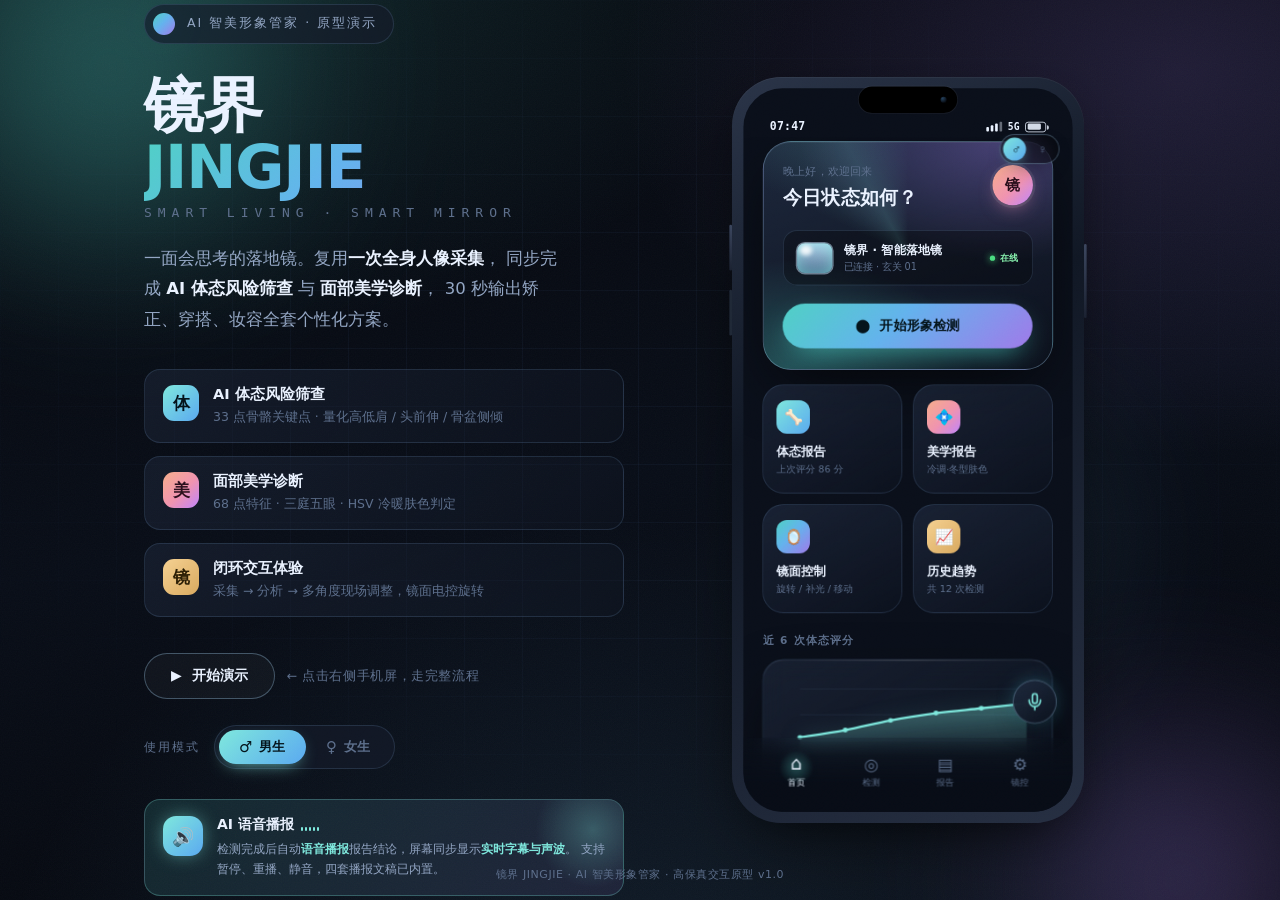
==== commit eb963404: "feat(premium): v5.0 高级质感层 动效系统 - 收敛泛化 ease 为三条语义化曲线（expo-out / spring / material）+ 四档时长令牌 - 全站尊重 pre" ====
--- a/index.html
+++ b/index.html
@@ -4,8 +4,7 @@
 <meta charset="UTF-8">
 <meta name="viewport" content="width=device-width, initial-scale=1.0">
 <title>镜界 JINGJIE · AI 智美形象管家</title>
-<link rel="stylesheet" href="style.css">
-</head>
+<link rel="stylesheet" href="style.css"></head>
 <body>
 
 <!-- ============ 舞台背景 ============ -->
@@ -562,6 +561,11 @@
               <div class="swatch" style="background:linear-gradient(160deg,#8fb8c9,#5f93a8)"><span>—</span></div>
             </div>
 
+            <div class="sec-label">气质维度 · 面部特征量化</div>
+            <div class="card fade-up d2">
+              <div class="radar" id="radarChart"></div>
+            </div>
+
             <div class="sec-label" id="beautySecLabel">穿搭 / 妆容方案</div>
             <div class="outfit-cards fade-up d3">
               <div class="outfit">
@@ -797,6 +801,7 @@
 <script src="voice.js"></script>
 <script src="voice-ui.js"></script>
 <script src="cam-ui.js"></script>
+<script src="fx.js"></script>
 <script src="app.js"></script>
 </body>
 </html>
--- a/style.css
+++ b/style.css
@@ -44,8 +44,20 @@
 
   --sh-lg: 0 24px 70px -18px rgba(0, 0, 0, 0.75);
   --sh-glow: 0 0 44px -6px rgba(83, 200, 220, 0.42);
-
-  --ease: cubic-bezier(.22, 1, .36, 1);
+  --sh-inset: inset 0 1px 0 rgba(255, 255, 255, 0.06);
+
+  /* ---------- 动效系统：一套签名曲线 + 时长阶梯 ---------- */
+  /* spring  —— 强调回弹（按钮、开关、卡片入场） */
+  --ease:        cubic-bezier(.22, 1, .36, 1);          /* expo-out：快起稳收 */
+  --e-spring:    cubic-bezier(.34, 1.56, .64, 1);       /* 轻微过冲 */
+  --e-soft:      cubic-bezier(.4, 0, .2, 1);            /* material 标准 */
+  --e-in-out:    cubic-bezier(.65, .05, .36, 1);
+  /* 时长阶梯 */
+  --t-fast:  .16s;   /* 按压、hover */
+  --t-base:  .28s;   /* 常规过渡 */
+  --t-slow:  .52s;   /* 页面切换、卡片入场 */
+  --t-hero:  .9s;    /* 首屏大动画 */
+
   --font: "PingFang SC", "HarmonyOS Sans SC", "Microsoft YaHei", -apple-system, "Segoe UI", system-ui, sans-serif;
   --font-num: "SF Mono", "JetBrains Mono", "Cascadia Code", ui-monospace, monospace;
 }
@@ -1507,3 +1519,202 @@
 @media (max-width: 1180px) {
   .gender-switch { justify-content: center; }
 }
+
+/* ===================================================================
+   ★ v5.0 高级质感层 Premium Layer
+   —— 统一动效基调 / 交互反馈 / 数据可视化 / 排版精修
+   约定：本节为「覆盖层」，只做增强，不改变既有布局尺寸。
+   =================================================================== */
+
+/* ---------- 1. 全局动效基调 ---------- */
+/* 收敛泛化 ease -> 签名曲线；给参与动画的属性加 GPU 合成提示 */
+.btn, .btn-primary, .btn-ghost, .quick, .tab, .chip,
+.gs-opt, .gp-opt, .mode-switch .m, .icon-btn, .fab {
+  transition-timing-function: var(--e-spring);
+  will-change: transform;
+}
+.card, .home-hero, .phone, .report-card, .pillar, .voice-feature {
+  transition-timing-function: var(--ease);
+}
+
+/* 卡片入场：错落淡入上浮（替代单调 ease） */
+@keyframes jj-rise {
+  from { opacity: 0; transform: translateY(14px) scale(.985); }
+  to   { opacity: 1; transform: none; }
+}
+.fade-up { animation: jj-rise var(--t-slow) var(--ease) backwards; }
+.fade-up.d1 { animation-delay: .07s; }
+.fade-up.d2 { animation-delay: .14s; }
+.fade-up.d3 { animation-delay: .21s; }
+.fade-up.d4 { animation-delay: .28s; }
+
+/* 首屏品牌区：分级入场 */
+@keyframes jj-brand-in {
+  from { opacity: 0; transform: translateY(20px); filter: blur(6px); }
+  to   { opacity: 1; transform: none; filter: none; }
+}
+.brand-mark, .brand h1, .brand .sub-en, .brand .tagline { animation: jj-brand-in var(--t-hero) var(--ease) backwards; }
+.brand h1 { animation-delay: .06s; }
+.brand .sub-en { animation-delay: .12s; }
+.brand .tagline { animation-delay: .18s; }
+.pillars .pillar { animation: jj-brand-in .8s var(--ease) backwards; }
+.pillars .pillar:nth-child(1) { animation-delay: .26s; }
+.pillars .pillar:nth-child(2) { animation-delay: .34s; }
+.pillars .pillar:nth-child(3) { animation-delay: .42s; }
+
+/* ---------- 2. 交互反馈：按压回弹 / 光晕跟随 / 水波纹 ---------- */
+.btn, .btn-primary, .btn-ghost { position: relative; overflow: hidden; }
+.btn:active, .btn-primary:active, .btn-ghost:active { transform: scale(.972); }
+.btn-primary:hover { box-shadow: 0 16px 40px -14px rgba(var(--c-accent-rgb), .8); }
+.btn-ghost:hover { border-color: var(--c-border-hi); background: rgba(var(--c-accent-rgb), .06); }
+
+/* 卡片 hover：边框点亮 + 光斑跟随鼠标（--mx/--my 由 JS 写入） */
+.quick, .card, .report-card { position: relative; }
+.quick::after, .card::after {
+  content: ""; position: absolute; inset: 0; border-radius: inherit;
+  background: radial-gradient(220px circle at var(--mx, 50%) var(--my, 0%),
+              rgba(var(--c-accent-rgb), .10), transparent 65%);
+  opacity: 0; transition: opacity var(--t-base) var(--ease); pointer-events: none;
+}
+.quick:hover::after, .card:hover::after { opacity: 1; }
+.card { transition: transform var(--t-base) var(--ease), border-color var(--t-base) var(--ease),
+                    box-shadow var(--t-base) var(--ease); }
+.card:hover { transform: translateY(-2px); border-color: var(--c-border-hi); }
+.quick { transition: transform var(--t-base) var(--e-spring), border-color var(--t-base) var(--ease),
+                    box-shadow var(--t-base) var(--ease); }
+.quick:hover { transform: translateY(-3px) scale(1.012); }
+
+/* 水波纹 */
+.jj-ripple {
+  position: absolute; border-radius: 50%; transform: scale(0); pointer-events: none;
+  background: radial-gradient(circle, rgba(255,255,255,.42), transparent 70%);
+  animation: jj-ripple .62s var(--ease) forwards;
+}
+@keyframes jj-ripple { to { transform: scale(2.6); opacity: 0; } }
+
+/* Tab 切换指示条滑动 */
+.tab { position: relative; }
+.tab .ti { transition: transform var(--t-base) var(--e-spring); }
+.tab:hover .ti { transform: translateY(-2px) scale(1.08); }
+.tab.on .ti { filter: drop-shadow(0 0 8px rgba(var(--c-accent-rgb), .8)); }
+
+/* ---------- 3. 数据可视化增强 ---------- */
+/* 趋势图：折线 + 面积渐变 + 坐标 + 悬浮点 */
+/* 覆盖旧版柱状图的固定高度约束，改由 SVG 自适应 */
+.trend { position: relative; display: block; height: auto; padding-top: 0; gap: 0; }
+.trend svg { display: block; width: 100%; height: auto; overflow: visible; }
+.trend .tr-area { opacity: 0; animation: jj-fade-in .9s var(--ease) .25s forwards; }
+.trend .tr-line {
+  stroke-dasharray: 620; stroke-dashoffset: 620;
+  animation: jj-draw 1.5s var(--ease) .15s forwards;
+  filter: drop-shadow(0 3px 10px rgba(var(--c-accent-rgb), .5));
+}
+.trend .tr-dot { opacity: 0; animation: jj-pop .5s var(--e-spring) forwards; }
+.trend .tr-grid { stroke: rgba(150, 200, 255, .08); stroke-width: 1; }
+.trend .tr-axis { font-family: var(--font-num); font-size: 9px; fill: var(--c-text-mute); }
+@keyframes jj-draw { to { stroke-dashoffset: 0; } }
+@keyframes jj-pop  { from { opacity: 0; transform: scale(0); } to { opacity: 1; transform: scale(1); } }
+@keyframes jj-fade-in { to { opacity: 1; } }
+.trend .tr-hot { fill: #fff; filter: drop-shadow(0 0 6px rgba(var(--c-accent-rgb), 1)); }
+
+/* 评分环：SVG 描边动画 */
+.score-ring { position: relative; display: grid; place-items: center; }
+.score-ring svg { transform: rotate(-90deg); }
+.score-ring .sr-track { stroke: rgba(150, 200, 255, .1); }
+.score-ring .sr-val {
+  stroke: url(#ringGrad); stroke-linecap: round;
+  filter: drop-shadow(0 0 10px rgba(var(--c-accent-rgb), .55));
+  transition: stroke-dashoffset 1.4s var(--ease);
+}
+.score-ring .sr-num { position: absolute; font-family: var(--font-num); font-weight: 700; }
+
+/* 气质雷达图 */
+.radar svg { display: block; margin: 0 auto; overflow: visible; }
+.radar .rd-grid { fill: none; stroke: rgba(150, 200, 255, .13); }
+.radar .rd-shape {
+  fill: rgba(var(--c-accent-rgb), .18);
+  stroke: var(--c-accent); stroke-width: 1.6;
+  filter: drop-shadow(0 0 8px rgba(var(--c-accent-rgb), .4));
+  transform-origin: center; animation: jj-radar .9s var(--e-spring) forwards;
+}
+@keyframes jj-radar { from { transform: scale(.2); opacity: 0; } to { transform: scale(1); opacity: 1; } }
+.radar .rd-label { font-size: 9px; fill: var(--c-text-dim); }
+.radar .rd-dot { fill: var(--c-accent); }
+
+/* 色卡：微光泽与抬升 */
+.swatch {
+  transition: transform var(--t-base) var(--e-spring), box-shadow var(--t-base) var(--ease);
+  box-shadow: var(--sh-inset), 0 4px 14px -6px rgba(0,0,0,.6);
+}
+.swatch:hover { transform: translateY(-3px) scale(1.06); box-shadow: 0 10px 24px -8px rgba(0,0,0,.7); }
+
+/* 数字滚动（等宽防抖） */
+.num-roll { font-variant-numeric: tabular-nums; font-feature-settings: "tnum"; }
+
+/* ---------- 4. 整体质感与排版精修 ---------- */
+/* 玻璃拟态分层：外描边 + 内高光 + 外阴影三层 */
+.phone, .card, .home-hero, .report-card {
+  box-shadow: var(--sh-inset), var(--sh-lg);
+}
+/* 顶边一像素高光，模拟玻璃棱边 */
+.card, .report-card { position: relative; }
+.card::before, .report-card::before {
+  content: ""; position: absolute; left: 12%; right: 12%; top: 0; height: 1px;
+  background: linear-gradient(90deg, transparent, rgba(255,255,255,.18), transparent);
+  pointer-events: none;
+}
+
+/* 标题渐变微光流动 */
+.brand h1 .grad {
+  background-size: 200% 100%;
+  animation: jj-sheen 6s var(--e-in-out) infinite;
+}
+@keyframes jj-sheen { 0%,100% { background-position: 0% 50%; } 50% { background-position: 100% 50%; } }
+
+/* 噪点纹理：消除大面积渐变的塑料感 */
+.layout::after {
+  content: ""; position: fixed; inset: 0; z-index: 1; pointer-events: none;
+  opacity: .035; mix-blend-mode: overlay;
+  background-image: url("data:image/svg+xml,%3Csvg xmlns='http://www.w3.org/2000/svg' width='140' height='140'%3E%3Cfilter id='n'%3E%3CfeTurbulence type='fractalNoise' baseFrequency='.85' numOctaves='3'/%3E%3C/filter%3E%3Crect width='140' height='140' filter='url(%23n)'/%3E%3C/svg%3E");
+}
+
+/* 滚动条美化（手机屏内） */
+.scroll { scrollbar-width: thin; scrollbar-color: rgba(var(--c-accent-rgb), .35) transparent; }
+.scroll::-webkit-scrollbar { width: 5px; }
+.scroll::-webkit-scrollbar-thumb {
+  background: rgba(var(--c-accent-rgb), .32); border-radius: 10px;
+}
+.scroll::-webkit-scrollbar-thumb:hover { background: rgba(var(--c-accent-rgb), .55); }
+.scroll::-webkit-scrollbar-track { background: transparent; }
+
+/* 文字选中态统一为强调色 */
+::selection { background: rgba(var(--c-accent-rgb), .3); color: var(--c-text); }
+
+/* 焦点可见性（无障碍） */
+:focus-visible { outline: 2px solid rgba(var(--c-accent-rgb), .7); outline-offset: 2px; border-radius: 6px; }
+
+/* 骨架屏 */
+@keyframes jj-shimmer { 0% { background-position: -200% 0; } 100% { background-position: 200% 0; } }
+.skeleton {
+  background: linear-gradient(90deg, rgba(150,200,255,.05) 25%, rgba(150,200,255,.13) 50%, rgba(150,200,255,.05) 75%);
+  background-size: 200% 100%; animation: jj-shimmer 1.5s linear infinite; border-radius: 8px;
+}
+
+/* Toast 升级：玻璃质感 + 上滑入场 */
+.toast {
+  backdrop-filter: blur(18px) saturate(1.4);
+  box-shadow: var(--sh-inset), 0 18px 50px -16px rgba(0,0,0,.85),
+              0 0 0 1px rgba(var(--c-accent-rgb), .16);
+}
+.toast.show { animation: jj-toast-in .5s var(--e-spring) forwards; }
+@keyframes jj-toast-in { from { opacity: 0; transform: translate(-50%, 18px) scale(.94); } to { opacity: 1; transform: translate(-50%, 0) scale(1); } }
+
+/* 滚动渐显（JS IntersectionObserver 加 .in） */
+.reveal { opacity: 0; transform: translateY(18px);
+  transition: opacity .7s var(--ease), transform .7s var(--ease); }
+.reveal.in { opacity: 1; transform: none; }
+
+/* 尊重系统「减少动态效果」偏好 */
+@media (prefers-reduced-motion: reduce) {
+  *, *::before, *::after { animation-duration: .01ms !important; transition-duration: .01ms !important; }
+}
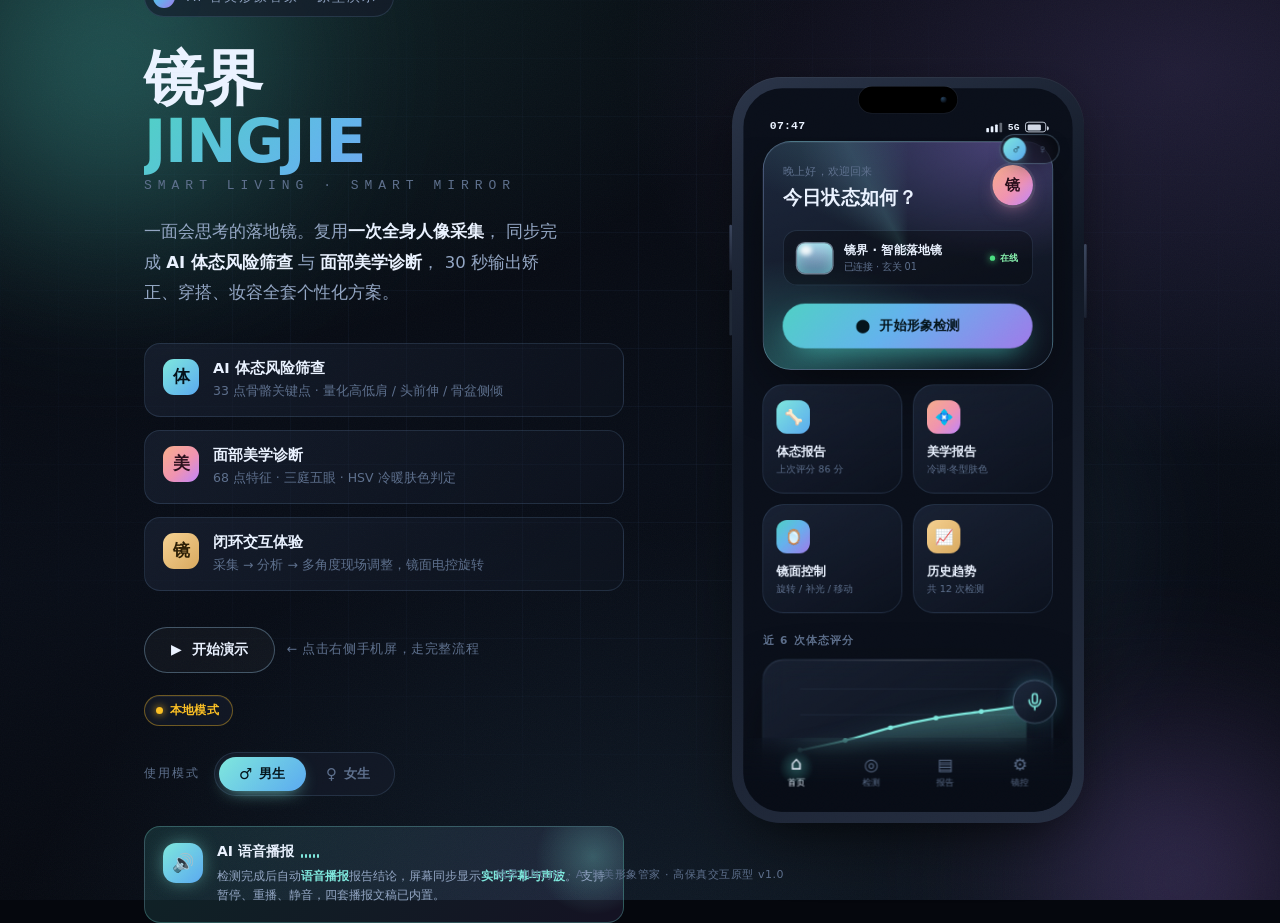
==== commit b2f556d8: "feat(web): 前端接入后端 API 并实现优雅降级 - api.js：fetch 封装 + 健康探测 + 在线/离线双通道 + 数据源胶囊 - 首页趋势图改由 /api/trend 驱动，检测" ====
--- a/index.html
+++ b/index.html
@@ -77,6 +77,9 @@
       <span class="hint-arrow">← 点击右侧手机屏，走完整流程</span>
     </div>
 
+    <!-- 数据源指示：后端在线走 Python + SQLite，离线自动回落本地 -->
+    <div class="ds-slot" id="dsSlot" aria-live="polite"></div>
+
     <!-- 性别切换：切换后整套配色与建议文案同步改变 -->
     <div class="gender-switch">
       <span class="gs-label">使用模式</span>
@@ -170,11 +173,11 @@
               <button class="quick" onclick="J.toast('历史记录已同步至云端 ☁')">
                 <div class="qi">📈</div>
                 <div class="qt">历史趋势</div>
-                <div class="qd">共 12 次检测</div>
-              </button>
-            </div>
-
-            <div class="sec-label">近 6 次体态评分</div>
+                <div class="qd"><span id="trendCount">共 12 次检测</span></div>
+              </button>
+            </div>
+
+            <div class="sec-label">近 6 次体态评分<span class="trend-cap" id="trendCap"></span></div>
             <div class="card fade-up d2">
               <div class="trend" id="trendChart"></div>
             </div>
@@ -796,6 +799,7 @@
 
 <div class="foot-note">镜界 JINGJIE · AI 智美形象管家 · 高保真交互原型 v1.0</div>
 
+<script src="api.js"></script>
 <script src="camera.js"></script>
 <script src="advisor.js"></script>
 <script src="voice.js"></script>
--- a/style.css
+++ b/style.css
@@ -1718,3 +1718,49 @@
 @media (prefers-reduced-motion: reduce) {
   *, *::before, *::after { animation-duration: .01ms !important; transition-duration: .01ms !important; }
 }
+
+/* ===================================================================
+   v6.0 · 数据源指示胶囊（后端接入可见化）
+   =================================================================== */
+.ds-slot { margin-top: 22px; min-height: 26px; }
+
+.ds-badge {
+  display: inline-flex; align-items: center; gap: 7px;
+  padding: 6px 13px 6px 11px;
+  font-size: 12px; font-weight: 600; letter-spacing: .02em;
+  border-radius: 999px; white-space: nowrap;
+  border: 1px solid var(--c-border);
+  background: var(--c-surface);
+  color: var(--c-text-dim);
+  backdrop-filter: blur(12px) saturate(1.3);
+  box-shadow: var(--sh-inset);
+  animation: jj-badge-in .55s var(--e-spring) both;
+}
+.ds-badge i {
+  width: 7px; height: 7px; border-radius: 50%;
+  background: currentColor; box-shadow: 0 0 9px currentColor;
+  flex: none;
+}
+/* 在线：青金呼吸灯 */
+.ds-badge.on { color: var(--c-accent); border-color: rgba(var(--c-accent-rgb), .45); }
+.ds-badge.on i { animation: jj-ds-pulse 2s var(--e-in-out) infinite; }
+/* 离线：琥珀（非故障，只是回落本地） */
+.ds-badge.off { color: var(--warn); border-color: rgba(251, 191, 36, .4); }
+
+@keyframes jj-ds-pulse {
+  0%, 100% { opacity: 1; transform: scale(1); }
+  50%      { opacity: .48; transform: scale(.78); }
+}
+@keyframes jj-badge-in {
+  from { opacity: 0; transform: translateY(8px) scale(.92); }
+  to   { opacity: 1; transform: none; }
+}
+
+/* 报告列表里的「服务端」小标 */
+.rp-src {
+  font-size: 10px; font-weight: 600; padding: 1px 7px; border-radius: 999px;
+  border: 1px solid rgba(var(--c-accent-rgb), .38); color: var(--c-accent);
+  background: rgba(var(--c-accent-rgb), .08); white-space: nowrap; vertical-align: middle;
+  margin-left: 6px;
+}
+
